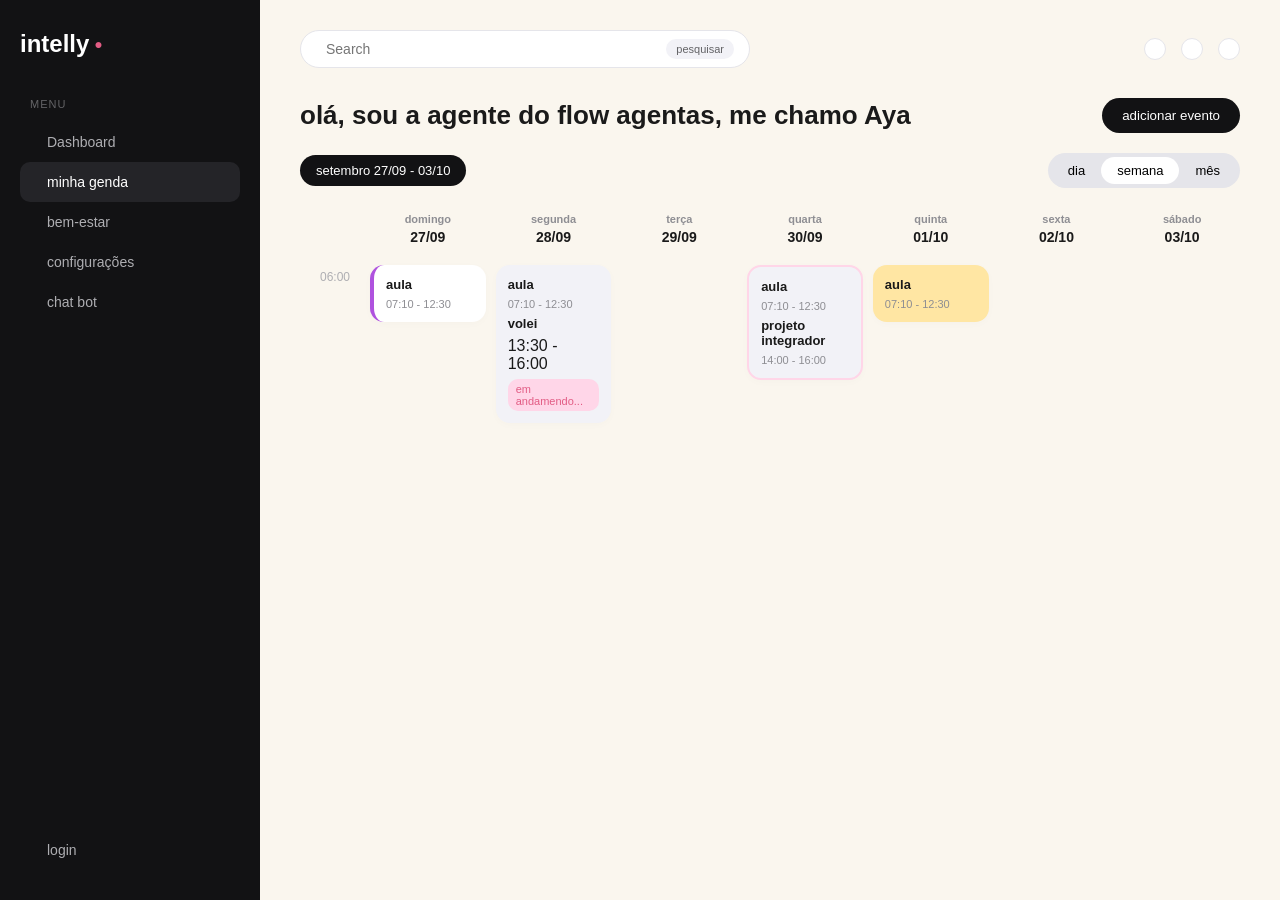
==== index.html @ 70d7603a "Add files via upload" ====
<!DOCTYPE html>
<html lang="pt-BR">
<head>
    <meta charset="UTF-8">
    <meta name="viewport" content="width=device-width, initial-scale=1.0">
    <title>Dashboard - Intelly</title>
    <link rel="stylesheet" href="base.css">
    <!-- Ícones simples via FontAwesome para aproximar do design original -->
    <link rel="stylesheet" href="https://cloudflare.com">
</head>
<body>

    <!-- BARRA LATERAL (SIDEBAR) -->
    <aside class="sidebar">
        <div class="logo">intelly <span class="dot">●</span></div>
        
        <div class="menu-group">
            <p class="menu-title">menu</p>
            <a href="#" class="menu-item"><i class="fa-solid fa-table-columns"></i> Dashboard</a>
            <a href="#" class="menu-item active"><i class="fa-regular fa-calendar-days"></i> minha genda</a>
            <a href="#" class="menu-item"><i class="fa-solid fa-user-group"></i> bem-estar</a>
            <a href="#" class="menu-item"><i class="fa-solid fa-chart-pie"></i> configurações</a>
            <a href="#" class="menu-item"><i class="fa-regular fa-bookmark"></i> chat bot</a>
        </div>


        <a href="#" class="logout-btn"><i class="fa-solid fa-arrow-right-from-bracket"></i> login</a>
    </aside>

    <!-- CONTEÚDO PRINCIPAL (MAIN CONTENT) -->
    <main class="main-content">
        <!-- BARRA DO TOPO (HEADER) -->
        <header class="top-header">
            <div class="search-bar">
                <i class="fa-solid fa-magnifying-glass search-icon"></i>
                <input type="text" placeholder="Search">
                <span class="search-tag">pesquisar</span>
            </div>
            <div class="header-actions">
                <i class="fa-regular fa-bell icon-btn"></i>
                <i class="fa-regular fa-user icon-btn"></i>
                <i class="fa-solid fa-sliders icon-btn"></i>
            </div>
        </header>

        <!-- SUB-HEADER DE SAUDAÇÃO -->
        <section class="welcome-section">
            <h1>olá, sou a agente do flow agentas, me chamo Aya </h1>
            <div class="action-buttons">
                <button class="btn-add"><i class="fa-solid fa-plus"></i> adicionar evento</button>
            </div>
        </section>

        <!-- FILTROS DE DATA -->
        <section class="date-filters">
            <button class="btn-date-range">setembro 27/09 - 03/10 <i class="fa-solid fa-chevron-down"></i></button>
            <div class="view-switch">
                <button>dia</button>
                <button class="active">semana</button>
                <button>mês</button>
            </div>
        </section>

        <!-- GRADE DO CALENDÁRIO WEEKLY -->
        <section class="calendar-grid">
            <!-- Cabeçalho dos Dias -->
            <div class="grid-header-blank"></div>
            <div class="day-header">domingo <span>27/09</span></div>
            <div class="day-header">segunda <span>28/09</span></div>
            <div class="day-header">terça <span>29/09</span></div>
            <div class="day-header">quarta <span>30/09</span></div>
            <div class="day-header">quinta <span>01/10</span></div>
            <div class="day-header">sexta <span>02/10</span></div>
            <div class="day-header">sábado <span>03/10</span></div>
          

            <!-- Horários e Cards Simulado (Exemplo simplificado de colunas) -->
            <div class="time-col">06:00</div>
            <div class="calendar-day-col">
                <div class="card purple">
                    <span class="card-tag">aula</span>
                    <span class="card-time">07:10 - 12:30</span>
                </div>
            </div>
            <div class="calendar-day-col">
                <div class="card gray">
                     <span class="card-tag">aula</span>
                    <span class="card-time">07:10 - 12:30</span>
                    <span class="card-tag">volei</span>13:30 - 16:00</span>
                     <span class="status-badge-pink">em andamendo...</span>

                </div>
            </div>
            <div class="calendar-day-col"></div>
            <div class="calendar-day-col">
                <div class="card gray border-pink">
                     <span class="card-tag">aula</span>
                    <span class="card-time">07:10 - 12:30</span>
                    <span class="card-tag">projeto integrador</span>
                    <span class="card-time">14:00 - 16:00</span>
                </div>
            </div>
            <div class="calendar-day-col">
                <div class="card yellow">
                     <span class="card-tag">aula</span>
                    <span class="card-time">07:10 - 12:30</span>
                </div>
            </div>
            <div class="calendar-day-col"></div>
            <div class="calendar-day-col"></div>
        </section>
    </main>

</body>
</html>
---- base.css ----
/* CONFIGURAÇÕES GERAIS E PALETA DE CORES */
* {
    margin: 0;
    padding: 0;
    box-sizing: border-box;
    font-family: 'Segoe UI', Tahoma, Geneva, Verdana, sans-serif;
}

body {
    display: flex;
    background-color: #FAF6EE; /* Tom de fundo creme claro da imagem */
    color: #1A1A1A;
    height: 100vh;
    overflow: hidden;
}

/* ESTILIZAÇÃO DA BARRA LATERAL */
.sidebar {
    width: 260px;
    background-color: #121214; /* Grafite escuro */
    color: #AEAEB2;
    padding: 30px 20px;
    display: flex;
    flex-direction: column;
    height: 100%;
}

.logo {
    color: #FFFFFF;
    font-size: 24px;
    font-weight: bold;
    margin-bottom: 40px;
    display: flex;
    align-items: center;
    gap: 5px;
}

.logo .dot {
    color: #E25C84; /* Detalhe rosa */
    font-size: 14px;
}

.menu-group {
    margin-bottom: 25px;
}

.menu-title {
    font-size: 11px;
    text-transform: uppercase;
    letter-spacing: 1px;
    color: #636366;
    margin-bottom: 12px;
    padding-left: 10px;
}

.menu-item {
    display: flex;
    align-items: center;
    gap: 12px;
    color: #AEAEB2;
    text-decoration: none;
    padding: 12px 15px;
    border-radius: 10px;
    font-size: 14px;
    transition: all 0.2s ease;
}

.menu-item:hover, .menu-item.active {
    background-color: #242428;
    color: #FFFFFF;
}

.menu-item.active i {
    color: #E25C84;
}

.logout-btn {
    margin-top: auto;
    color: #AEAEB2;
    text-decoration: none;
    display: flex;
    align-items: center;
    gap: 12px;
    padding: 12px 15px;
    font-size: 14px;
}

/* CONTEÚDO PRINCIPAL */
.main-content {
    flex: 1;
    padding: 30px 40px;
    overflow-y: auto;
}

/* BARRA DE PESQUISA DO TOPO */
.top-header {
    display: flex;
    justify-content: space-between;
    align-items: center;
    margin-bottom: 30px;
}

.search-bar {
    display: flex;
    align-items: center;
    background-color: #FFFFFF;
    padding: 8px 15px;
    border-radius: 30px;
    width: 450px;
    border: 1px solid #E5E5EA;
}

.search-icon {
    color: #AEAEB2;
    margin-right: 10px;
}

.search-bar input {
    border: none;
    outline: none;
    flex: 1;
    font-size: 14px;
}

.search-tag {
    background-color: #F2F2F7;
    font-size: 11px;
    padding: 4px 10px;
    border-radius: 15px;
    margin-left: 5px;
    color: #636366;
}

.header-actions {
    display: flex;
    gap: 15px;
}

.icon-btn {
    background-color: #FFFFFF;
    padding: 10px;
    border-radius: 50%;
    border: 1px solid #E5E5EA;
    cursor: pointer;
}

/* WELCOME SECTION */
.welcome-section {
    display: flex;
    justify-content: space-between;
    align-items: center;
    margin-bottom: 20px;
}

.welcome-section h1 {
    font-size: 26px;
    font-weight: 600;
}

.action-buttons {
    display: flex;
    gap: 10px;
}

.btn-add {
    background-color: #121214;
    color: white;
    border: none;
    padding: 10px 20px;
    border-radius: 20px;
    font-weight: 500;
    cursor: pointer;
}

.btn-icon {
    background-color: #FFFFFF;
    border: 1px solid #E5E5EA;
    padding: 10px 12px;
    border-radius: 50%;
    cursor: pointer;
}

/* FILTROS DE DATA */
.date-filters {
    display: flex;
    justify-content: space-between;
    align-items: center;
    margin-bottom: 25px;
}

.btn-date-range {
    background-color: #121214;
    color: white;
    border: none;
    padding: 8px 16px;
    border-radius: 20px;
    font-size: 13px;
    cursor: pointer;
}

.view-switch {
    background-color: #E5E5EA;
    padding: 4px;
    border-radius: 20px;
    display: flex;
}

.view-switch button {
    border: none;
    background: none;
    padding: 6px 16px;
    border-radius: 15px;
    font-size: 13px;
    cursor: pointer;
}

.view-switch button.active {
    background-color: #FFFFFF;
    font-weight: 500;
}

/* GRADE DO CALENDÁRIO */
.calendar-grid {
    display: grid;
    grid-template-columns: 60px repeat(7, 1fr);
    background-color: transparent;
    gap: 10px;
}

.day-header {
    text-align: center;
    font-size: 11px;
    color: #8E8E93;
    font-weight: 600;
    display: flex;
    flex-direction: column;
    align-items: center;
    gap: 4px;
    padding-bottom: 10px;
}

.day-header span {
    font-size: 14px;
    color: #1A1A1A;
}

.day-header.font-dark span.badge-dark {
    background-color: #121214;
    color: white;
    padding: 4px 8px;
    border-radius: 8px;
}

.time-col {
    font-size: 12px;
    color: #AEAEB2;
    text-align: right;
    padding-right: 10px;
    margin-top: 5px;
}

.calendar-day-col {
    min-height: 150px;
}

/* CARDS DE EVENTOS */
.card {
    background-color: #FFFFFF;
    border-radius: 14px;
    padding: 12px;
    display: flex;
    flex-direction: column;
    gap: 6px;
    box-shadow: 0 2px 8px rgba(0,0,0,0.02);
}

.card.purple { border-left: 4px solid #AF52DE; }
.card.gray { background-color: #F2F2F7; }
.card.yellow { background-color: #FFE6A3; }
.card.border-pink { border: 2px solid #FFD6E8; }

.card-tag {
    font-size: 13px;
    font-weight: 600;
}

.card-time {
    font-size: 11px;
    color: #8E8E93;
}

.card-btn-join {
    background-color: #AEAEB2;
    color: white;
    border: none;
    padding: 6px;
    border-radius: 20px;
    font-size: 12px;
    cursor: pointer;
    margin-top: 5px;
}

.status-badge-pink {
    background-color: #FFD6E8;
    color: #E25C84;
    font-size: 11px;
    padding: 4px 8px;
    border-radius: 10px;
    align-self: flex-start;
}
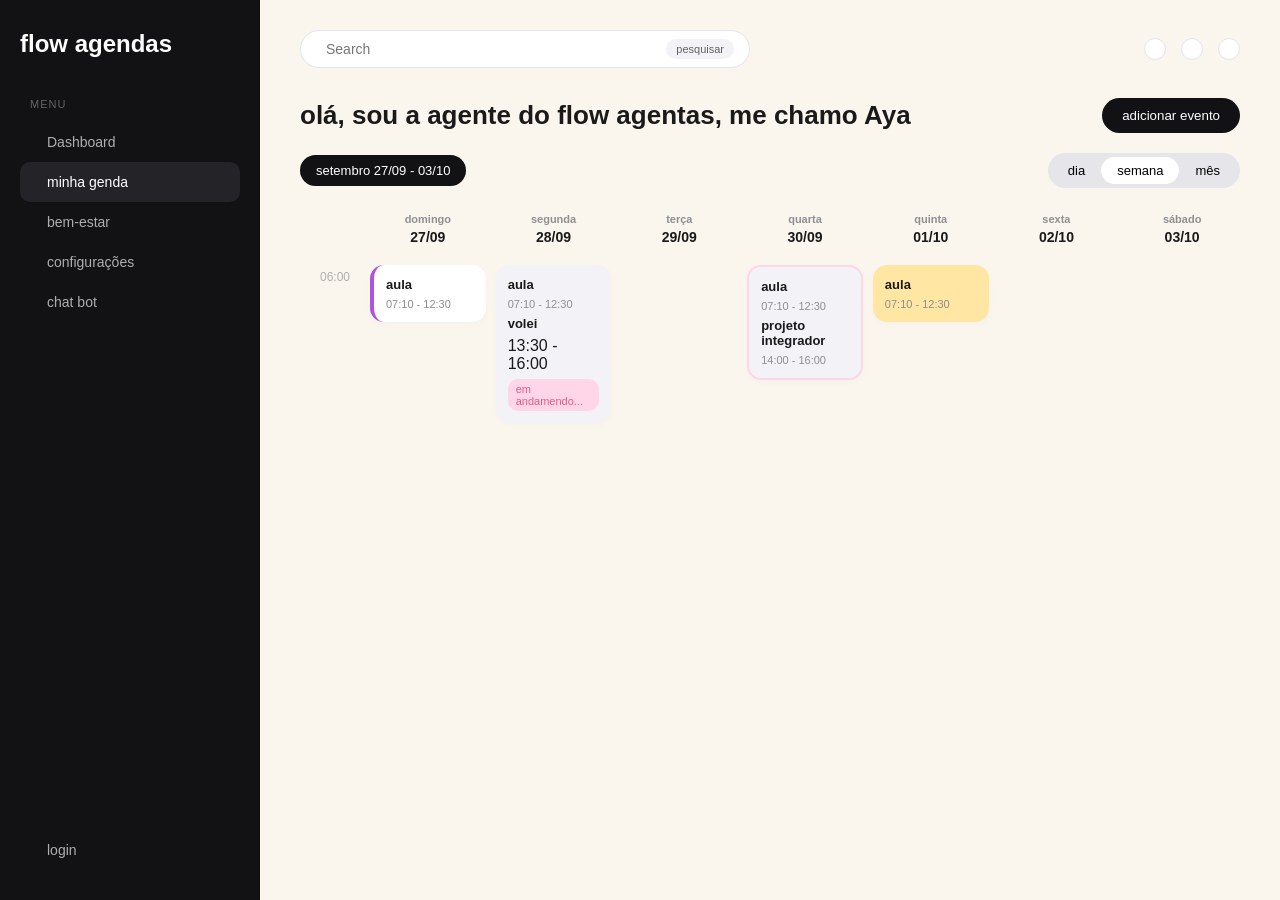
==== commit 5df3353e: "Add files via upload" ====
--- a/index.html
+++ b/index.html
@@ -3,7 +3,7 @@
 <head>
     <meta charset="UTF-8">
     <meta name="viewport" content="width=device-width, initial-scale=1.0">
-    <title>Dashboard - Intelly</title>
+    <title>Flow Agendas</title>
     <link rel="stylesheet" href="base.css">
     <!-- Ícones simples via FontAwesome para aproximar do design original -->
     <link rel="stylesheet" href="https://cloudflare.com">
@@ -12,7 +12,7 @@
 
     <!-- BARRA LATERAL (SIDEBAR) -->
     <aside class="sidebar">
-        <div class="logo">intelly <span class="dot">●</span></div>
+        <div class="logo">flow agendas <span class="dot"></span></div>
         
         <div class="menu-group">
             <p class="menu-title">menu</p>
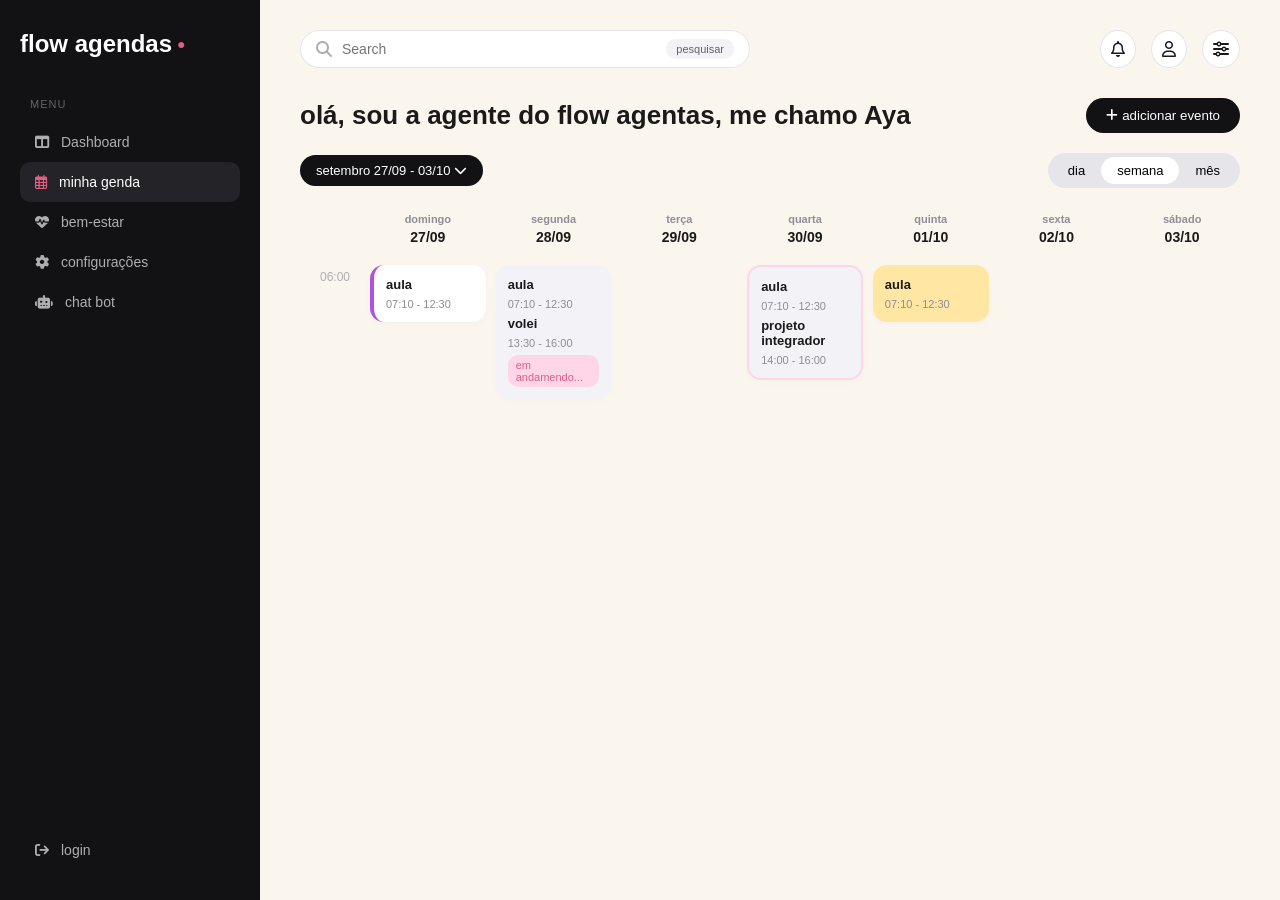
==== commit f4776e26: "Add files via upload" ====
--- a/index.html
+++ b/index.html
@@ -5,31 +5,31 @@
     <meta name="viewport" content="width=device-width, initial-scale=1.0">
     <title>Flow Agendas</title>
     <link rel="stylesheet" href="base.css">
-    <!-- Ícones simples via FontAwesome para aproximar do design original -->
-    <link rel="stylesheet" href="https://cloudflare.com">
+    <script src="script.js"></script>
+    <!-- Ícones via FontAwesome -->
+    <link rel="stylesheet" href="https://cdnjs.cloudflare.com/ajax/libs/font-awesome/6.4.0/css/all.min.css">
 </head>
 <body>
 
     <!-- BARRA LATERAL (SIDEBAR) -->
     <aside class="sidebar">
-        <div class="logo">flow agendas <span class="dot"></span></div>
+        <div class="logo">flow agendas <span class="dot">●</span></div>
         
         <div class="menu-group">
             <p class="menu-title">menu</p>
-            <a href="#" class="menu-item"><i class="fa-solid fa-table-columns"></i> Dashboard</a>
-            <a href="#" class="menu-item active"><i class="fa-regular fa-calendar-days"></i> minha genda</a>
-            <a href="#" class="menu-item"><i class="fa-solid fa-user-group"></i> bem-estar</a>
-            <a href="#" class="menu-item"><i class="fa-solid fa-chart-pie"></i> configurações</a>
-            <a href="#" class="menu-item"><i class="fa-regular fa-bookmark"></i> chat bot</a>
+            <a href="#" class="menu-item" data-tab="dashboard"><i class="fa-solid fa-table-columns"></i> Dashboard</a>
+            <a href="#" class="menu-item active" data-tab="minha-agenda"><i class="fa-regular fa-calendar-days"></i> minha genda</a>
+            <a href="#" class="menu-item" data-tab="bem-estar"><i class="fa-solid fa-heart-pulse"></i> bem-estar</a>
+            <a href="#" class="menu-item" data-tab="configuracoes"><i class="fa-solid fa-gear"></i> configurações</a>
+            <a href="#" class="menu-item" data-tab="chatbot"><i class="fa-solid fa-robot"></i> chat bot</a>
         </div>
 
-
-        <a href="#" class="logout-btn"><i class="fa-solid fa-arrow-right-from-bracket"></i> login</a>
+        <a href="#" class="logout-btn" data-tab="login"><i class="fa-solid fa-arrow-right-from-bracket"></i> login</a>
     </aside>
 
     <!-- CONTEÚDO PRINCIPAL (MAIN CONTENT) -->
     <main class="main-content">
-        <!-- BARRA DO TOPO (HEADER) -->
+        <!-- BARRA DO TOPO (HEADER FIXO) -->
         <header class="top-header">
             <div class="search-bar">
                 <i class="fa-solid fa-magnifying-glass search-icon"></i>
@@ -43,71 +43,108 @@
             </div>
         </header>
 
-        <!-- SUB-HEADER DE SAUDAÇÃO -->
-        <section class="welcome-section">
-            <h1>olá, sou a agente do flow agentas, me chamo Aya </h1>
-            <div class="action-buttons">
-                <button class="btn-add"><i class="fa-solid fa-plus"></i> adicionar evento</button>
+        <!-- ABA 1: DASHBOARD -->
+        <section id="dashboard" class="tab-content">
+            <div class="welcome-section">
+                <h1>Dashboard</h1>
             </div>
+            <p>Visão geral de atividades e estatísticas.</p>
         </section>
 
-        <!-- FILTROS DE DATA -->
-        <section class="date-filters">
-            <button class="btn-date-range">setembro 27/09 - 03/10 <i class="fa-solid fa-chevron-down"></i></button>
-            <div class="view-switch">
-                <button>dia</button>
-                <button class="active">semana</button>
-                <button>mês</button>
-            </div>
+        <!-- ABA 2: MINHA AGENDA (SUA TELA ATUAL) -->
+        <section id="minha-agenda" class="tab-content active">
+            <section class="welcome-section">
+                <h1>olá, sou a agente do flow agentas, me chamo Aya </h1>
+                <div class="action-buttons">
+                    <button class="btn-add"><i class="fa-solid fa-plus"></i> adicionar evento</button>
+                </div>
+            </section>
+
+            <section class="date-filters">
+                <button class="btn-date-range">setembro 27/09 - 03/10 <i class="fa-solid fa-chevron-down"></i></button>
+                <div class="view-switch">
+                    <button>dia</button>
+                    <button class="active">semana</button>
+                    <button>mês</button>
+                </div>
+            </section>
+
+            <section class="calendar-grid">
+                <div class="grid-header-blank"></div>
+                <div class="day-header">domingo <span>27/09</span></div>
+                <div class="day-header">segunda <span>28/09</span></div>
+                <div class="day-header">terça <span>29/09</span></div>
+                <div class="day-header">quarta <span>30/09</span></div>
+                <div class="day-header">quinta <span>01/10</span></div>
+                <div class="day-header">sexta <span>02/10</span></div>
+                <div class="day-header">sábado <span>03/10</span></div>
+            
+                <div class="time-col">06:00</div>
+                <div class="calendar-day-col">
+                    <div class="card purple">
+                        <span class="card-tag">aula</span>
+                        <span class="card-time">07:10 - 12:30</span>
+                    </div>
+                </div>
+                <div class="calendar-day-col">
+                    <div class="card gray">
+                        <span class="card-tag">aula</span>
+                        <span class="card-time">07:10 - 12:30</span>
+                        <span class="card-tag">volei</span>
+                        <span class="card-time">13:30 - 16:00</span>
+                        <span class="status-badge-pink">em andamendo...</span>
+                    </div>
+                </div>
+                <div class="calendar-day-col"></div>
+                <div class="calendar-day-col">
+                    <div class="card gray border-pink">
+                        <span class="card-tag">aula</span>
+                        <span class="card-time">07:10 - 12:30</span>
+                        <span class="card-tag">projeto integrador</span>
+                        <span class="card-time">14:00 - 16:00</span>
+                    </div>
+                </div>
+                <div class="calendar-day-col">
+                    <div class="card yellow">
+                        <span class="card-tag">aula</span>
+                        <span class="card-time">07:10 - 12:30</span>
+                    </div>
+                </div>
+                <div class="calendar-day-col"></div>
+                <div class="calendar-day-col"></div>
+            </section>
         </section>
 
-        <!-- GRADE DO CALENDÁRIO WEEKLY -->
-        <section class="calendar-grid">
-            <!-- Cabeçalho dos Dias -->
-            <div class="grid-header-blank"></div>
-            <div class="day-header">domingo <span>27/09</span></div>
-            <div class="day-header">segunda <span>28/09</span></div>
-            <div class="day-header">terça <span>29/09</span></div>
-            <div class="day-header">quarta <span>30/09</span></div>
-            <div class="day-header">quinta <span>01/10</span></div>
-            <div class="day-header">sexta <span>02/10</span></div>
-            <div class="day-header">sábado <span>03/10</span></div>
-          
+        <!-- ABA 3: BEM-ESTAR -->
+        <section id="bem-estar" class="tab-content">
+            <div class="welcome-section">
+                <h1>Bem-estar</h1>
+            </div>
+            <p>Acompanhe seus hábitos de saúde, água e descanso.</p>
+        </section>
 
-            <!-- Horários e Cards Simulado (Exemplo simplificado de colunas) -->
-            <div class="time-col">06:00</div>
-            <div class="calendar-day-col">
-                <div class="card purple">
-                    <span class="card-tag">aula</span>
-                    <span class="card-time">07:10 - 12:30</span>
-                </div>
+        <!-- ABA 4: CONFIGURAÇÕES -->
+        <section id="configuracoes" class="tab-content">
+            <div class="welcome-section">
+                <h1>Configurações</h1>
             </div>
-            <div class="calendar-day-col">
-                <div class="card gray">
-                     <span class="card-tag">aula</span>
-                    <span class="card-time">07:10 - 12:30</span>
-                    <span class="card-tag">volei</span>13:30 - 16:00</span>
-                     <span class="status-badge-pink">em andamendo...</span>
+            <p>Gerencie as preferências da sua conta.</p>
+        </section>
 
-                </div>
+        <!-- ABA 5: CHAT BOT -->
+        <section id="chatbot" class="tab-content">
+            <div class="welcome-section">
+                <h1>Chat Bot - Aya</h1>
             </div>
-            <div class="calendar-day-col"></div>
-            <div class="calendar-day-col">
-                <div class="card gray border-pink">
-                     <span class="card-tag">aula</span>
-                    <span class="card-time">07:10 - 12:30</span>
-                    <span class="card-tag">projeto integrador</span>
-                    <span class="card-time">14:00 - 16:00</span>
-                </div>
+            <p>Converse com sua assistente virtual.</p>
+        </section>
+
+        <!-- ABA 6: LOGIN -->
+        <section id="login" class="tab-content">
+            <div class="welcome-section">
+                <h1>Login</h1>
             </div>
-            <div class="calendar-day-col">
-                <div class="card yellow">
-                     <span class="card-tag">aula</span>
-                    <span class="card-time">07:10 - 12:30</span>
-                </div>
-            </div>
-            <div class="calendar-day-col"></div>
-            <div class="calendar-day-col"></div>
+            <p>Área de autenticação do usuário.</p>
         </section>
     </main>
 
--- a/base.css
+++ b/base.css
@@ -307,4 +307,18 @@
     padding: 4px 8px;
     border-radius: 10px;
     align-self: flex-start;
+}
+
+/* REGRA PARA ALTERNÂNCIA DE ABAS */
+.tab-content {
+    display: none;
+}
+
+.tab-content.active {
+    display: block;
+}
+
+/* Ajuste nos links da barra lateral */
+.menu-item, .logout-btn {
+    cursor: pointer;
 }
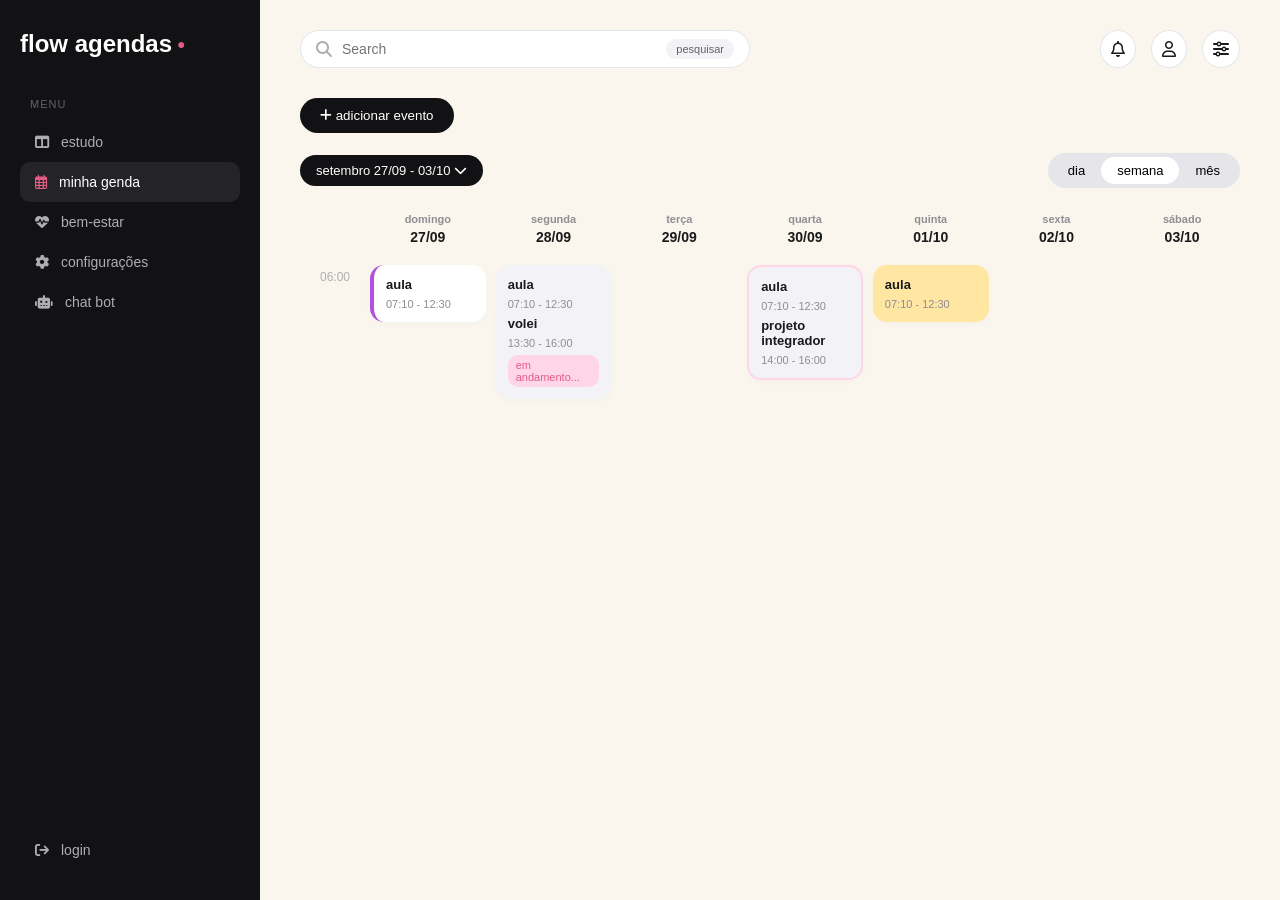
==== commit 46bfc822: "Add files via upload" ====
--- a/index.html
+++ b/index.html
@@ -17,7 +17,7 @@
         
         <div class="menu-group">
             <p class="menu-title">menu</p>
-            <a href="#" class="menu-item" data-tab="dashboard"><i class="fa-solid fa-table-columns"></i> Dashboard</a>
+            <a href="#" class="menu-item" data-tab="estudo"><i class="fa-solid fa-table-columns"></i> estudo</a>
             <a href="#" class="menu-item active" data-tab="minha-agenda"><i class="fa-regular fa-calendar-days"></i> minha genda</a>
             <a href="#" class="menu-item" data-tab="bem-estar"><i class="fa-solid fa-heart-pulse"></i> bem-estar</a>
             <a href="#" class="menu-item" data-tab="configuracoes"><i class="fa-solid fa-gear"></i> configurações</a>
@@ -43,85 +43,128 @@
             </div>
         </header>
 
-        <!-- ABA 1: DASHBOARD -->
-        <section id="dashboard" class="tab-content">
+        <!-- 2. CABEÇALHO DE BOAS-VINDAS (Fica fixo para todas as abas) -->
+    <section class="welcome-section">
+        <div class="action-buttons">
+            <button class="btn-add"><i class="fa-solid fa-plus"></i> adicionar evento</button>
+        </div>
+    </section>
+
+        <!-- ABA 1: estudo -->
+        <section id="estudo" class="tab-content">
             <div class="welcome-section">
-                <h1>Dashboard</h1>
+                <h1>estudo</h1>
             </div>
             <p>Visão geral de atividades e estatísticas.</p>
         </section>
 
-        <!-- ABA 2: MINHA AGENDA (SUA TELA ATUAL) -->
-        <section id="minha-agenda" class="tab-content active">
-            <section class="welcome-section">
-                <h1>olá, sou a agente do flow agentas, me chamo Aya </h1>
-                <div class="action-buttons">
-                    <button class="btn-add"><i class="fa-solid fa-plus"></i> adicionar evento</button>
-                </div>
-            </section>
-
-            <section class="date-filters">
-                <button class="btn-date-range">setembro 27/09 - 03/10 <i class="fa-solid fa-chevron-down"></i></button>
-                <div class="view-switch">
-                    <button>dia</button>
-                    <button class="active">semana</button>
-                    <button>mês</button>
-                </div>
-            </section>
-
-            <section class="calendar-grid">
-                <div class="grid-header-blank"></div>
-                <div class="day-header">domingo <span>27/09</span></div>
-                <div class="day-header">segunda <span>28/09</span></div>
-                <div class="day-header">terça <span>29/09</span></div>
-                <div class="day-header">quarta <span>30/09</span></div>
-                <div class="day-header">quinta <span>01/10</span></div>
-                <div class="day-header">sexta <span>02/10</span></div>
-                <div class="day-header">sábado <span>03/10</span></div>
-            
-                <div class="time-col">06:00</div>
-                <div class="calendar-day-col">
-                    <div class="card purple">
-                        <span class="card-tag">aula</span>
-                        <span class="card-time">07:10 - 12:30</span>
-                    </div>
-                </div>
-                <div class="calendar-day-col">
-                    <div class="card gray">
-                        <span class="card-tag">aula</span>
-                        <span class="card-time">07:10 - 12:30</span>
-                        <span class="card-tag">volei</span>
-                        <span class="card-time">13:30 - 16:00</span>
-                        <span class="status-badge-pink">em andamendo...</span>
-                    </div>
-                </div>
-                <div class="calendar-day-col"></div>
-                <div class="calendar-day-col">
-                    <div class="card gray border-pink">
-                        <span class="card-tag">aula</span>
-                        <span class="card-time">07:10 - 12:30</span>
-                        <span class="card-tag">projeto integrador</span>
-                        <span class="card-time">14:00 - 16:00</span>
-                    </div>
-                </div>
-                <div class="calendar-day-col">
-                    <div class="card yellow">
-                        <span class="card-tag">aula</span>
-                        <span class="card-time">07:10 - 12:30</span>
-                    </div>
-                </div>
-                <div class="calendar-day-col"></div>
-                <div class="calendar-day-col"></div>
-            </section>
-        </section>
+        <!-- ABA 2: MINHA AGENDA -->
+<section id="minha-agenda" class="tab-content active">
+    
+ 
+
+    <!-- Filtros de data -->
+    <section class="date-filters">
+        <button class="btn-date-range">setembro 27/09 - 03/10 <i class="fa-solid fa-chevron-down"></i></button>
+        <div class="view-switch">
+            <button>dia</button>
+            <button class="active">semana</button>
+            <button>mês</button>
+        </div>
+    </section>
+
+    <!-- Grelha do calendário -->
+    <section class="calendar-grid">
+        <div class="grid-header-blank"></div>
+        <div class="day-header">domingo <span>27/09</span></div>
+        <div class="day-header">segunda <span>28/09</span></div>
+        <div class="day-header">terça <span>29/09</span></div>
+        <div class="day-header">quarta <span>30/09</span></div>
+        <div class="day-header">quinta <span>01/10</span></div>
+        <div class="day-header">sexta <span>02/10</span></div>
+        <div class="day-header">sábado <span>03/10</span></div>
+
+        <div class="time-col">06:00</div>
+        <div class="calendar-day-col">
+            <div class="card purple">
+                <span class="card-tag">aula</span>
+                <span class="card-time">07:10 - 12:30</span>
+            </div>
+        </div>
+        <div class="calendar-day-col">
+            <div class="card gray">
+                <span class="card-tag">aula</span>
+                <span class="card-time">07:10 - 12:30</span>
+                <span class="card-tag">volei</span>
+                <span class="card-time">13:30 - 16:00</span>
+                <span class="status-badge-pink">em andamento...</span>
+            </div>
+        </div>
+        <div class="calendar-day-col"></div>
+        <div class="calendar-day-col">
+            <div class="card gray border-pink">
+                <span class="card-tag">aula</span>
+                <span class="card-time">07:10 - 12:30</span>
+                <span class="card-tag">projeto integrador</span>
+                <span class="card-time">14:00 - 16:00</span>
+            </div>
+        </div>
+        <div class="calendar-day-col">
+            <div class="card yellow">
+                <span class="card-tag">aula</span>
+                <span class="card-time">07:10 - 12:30</span>
+            </div>
+        </div>
+        <div class="calendar-day-col"></div>
+        <div class="calendar-day-col"></div>
+    </section>
+
+</section>
+            
 
         <!-- ABA 3: BEM-ESTAR -->
-        <section id="bem-estar" class="tab-content">
-            <div class="welcome-section">
-                <h1>Bem-estar</h1>
-            </div>
-            <p>Acompanhe seus hábitos de saúde, água e descanso.</p>
-        </section>
+<section id="bem-estar" class="tab-content">
+    <div class="wellness-grid">
+        
+        <!-- CARD 1: HIDRATAÇÃO -->
+        <div class="wellness-card">
+            <span class="wellness-title">Hidratação</span>
+            <div class="progress-circle" style="--percent: 60; --color: #E25C84;">
+                <span class="progress-value" id="water-text">1.2L</span>
+            </div>
+            <span class="wellness-sub">Meta: 2.0L</span>
+            
+            <!-- Botão da imagem -->
+            <button class="btn-pill" onclick="addWater(250)">adicionar 250 ml</button>
+        </div>
+
+        <!-- CARD 2: SONO -->
+        <div class="wellness-card">
+            <span class="wellness-title">Sono</span>
+            <div class="progress-circle" style="--percent: 90; --color: #4CD964;">
+                <span class="progress-value">7h 12m</span>
+            </div>
+            
+            <!-- Botão com 2 linhas da imagem -->
+            <button class="btn-pill btn-pill-double" onclick="registerSleep()">
+                hora que dormiu:<br>hora que acordou:
+            </button>
+        </div>
+
+        <!-- CARD 3: EXERCÍCIOS -->
+        <div class="wellness-card">
+            <span class="wellness-title">Exercícios</span>
+            <div class="progress-circle" style="--percent: 75; --color: #FFCC00;">
+                <span class="progress-value">45 min</span>
+            </div>
+            <span class="wellness-sub">Meta: 60 min</span>
+            
+            <!-- Botão da imagem -->
+            <button class="btn-pill" onclick="registerWorkout()">registrar treino</button>
+        </div>
+
+    </div>
+</section>
 
         <!-- ABA 4: CONFIGURAÇÕES -->
         <section id="configuracoes" class="tab-content">
@@ -136,16 +179,64 @@
             <div class="welcome-section">
                 <h1>Chat Bot - Aya</h1>
             </div>
-            <p>Converse com sua assistente virtual.</p>
+            <p> olá, sou a agente do flow agentas, me chamo Aya</p>
         </section>
 
         <!-- ABA 6: LOGIN -->
         <section id="login" class="tab-content">
-            <div class="welcome-section">
-                <h1>Login</h1>
-            </div>
-            <p>Área de autenticação do usuário.</p>
-        </section>
+            <div class="split-login-wrapper">
+                <div class="split-login-wrapper">
+                    <!--lado esquerto-->
+                    <div class="login-sideba">
+                    <div class="sidebar-pattern"></div>
+                    <div class="toggle-tabs">
+                         <button class="toggle-btn active">LOGIN</button>
+                    <button class="toggle-btn transparent">SIGN IN</button>
+                </div>
+            </div>
+
+            <!-- LADO DIREITO: Form de Entrada -->
+            <div class="login-main">
+                <!-- Ícone circular do topo -->
+                <div class="user-avatar-badge">
+                    <i class="fa-regular fa-user"></i>
+                </div>
+
+                <h2 class="login-title">LOGIN</h2>
+
+                <form class="clean-form" onsubmit="event.preventDefault();">
+                    <!-- Campo Email com linha inferior -->
+                    <div class="line-input-group">
+                        <i class="fa-regular fa-user input-icon"></i>
+                        <input type="email" placeholder="Email" required>
+                    </div>
+
+                    <!-- Campo Senha com linha inferior -->
+                    <div class="line-input-group">
+                        <i class="fa-solid fa-lock input-icon"></i>
+                        <input type="password" placeholder="Password" required>
+                    </div>
+
+                    <div class="form-sub-row">
+                        <a href="#" class="forgot-link">Forgot Password?</a>
+                        <button type="submit" class="btn-login-pink">LOGIN</button>
+                    </div>
+                </form>
+
+                <!-- Rodapé Social -->
+                <div class="social-login-footer">
+                    <span>Or Login With</span>
+                    <div class="social-buttons">
+                        <button class="btn-social"><i class="fa-brands fa-google google-color"></i> Google</button>
+                        <button class="btn-social"><i class="fa-brands fa-facebook facebook-color"></i> Facebook</button>
+                    </div>
+                </div>
+
+            </div>
+
+        </div>
+    </div>
+</section>
     </main>
 
 </body>
--- a/base.css
+++ b/base.css
@@ -321,4 +321,294 @@
 /* Ajuste nos links da barra lateral */
 .menu-item, .logout-btn {
     cursor: pointer;
-}+}
+
+/* --- ESTILOS DA ABA BEM-ESTAR --- */
+
+/* Container para alinhar os cards lado a lado */
+.wellness-grid {
+    display: grid;
+    grid-template-columns: repeat(auto-fit, minmax(200px, 1fr));
+    gap: 20px;
+    margin-top: 20px;
+}
+
+/* Card Escuro estilo da imagem */
+.wellness-card {
+    background-color: #2D2733; /* Tom roxo/grafite escuro da sua imagem */
+    border-radius: 24px;
+    padding: 24px 20px;
+    display: flex;
+    flex-direction: column;
+    align-items: center;
+    justify-content: center;
+    gap: 16px;
+    box-shadow: 0 4px 15px rgba(0, 0, 0, 0.1);
+}
+
+.wellness-title {
+    color: #AEAEB2;
+    font-size: 15px;
+    font-weight: 500;
+}
+
+.wellness-sub {
+    color: #8E8E93;
+    font-size: 13px;
+}
+
+/* Gráfico em anel (Progresso Circular feito só com CSS) */
+.progress-circle {
+    width: 110px;
+    height: 110px;
+    border-radius: 50%;
+    background: conic-gradient(
+        var(--color) calc(var(--percent) * 1%), 
+        #3A3442 0
+    );
+    display: flex;
+    align-items: center;
+    justify-content: center;
+    position: relative;
+}
+
+/* Círculo interno para fazer o efeito de anel/rosca */
+.progress-circle::before {
+    content: "";
+    position: absolute;
+    width: 88px;
+    height: 88px;
+    border-radius: 50%;
+    background-color: #2D2733;
+}
+
+/* Texto da percentagem no centro */
+.progress-value {
+    position: relative;
+    color: #FFFFFF;
+    font-size: 20px;
+    font-weight: bold;
+}
+
+/* ---BOTÃO PÍLULA ---*/
+.btn-pill {
+    background-color: #000;
+    color: #ffffff;
+    border: 1px solid #000;
+    border-radius: 50px;
+    padding: 10px 20px;
+    font-size: 13px;
+    font-weight: 700;
+    cursos: pointer;
+    width: 100%;
+    max-width: 190px;
+    text-align: center;
+    transition: transform 0.1s ease, background-colo 0.2s aese;
+    margin-top: 8px;
+}
+ /* EFEITO AO PASSAR O MAUSE */
+ .btn-pill:houver{
+    background-color: #1A1A1A;
+    transform: scale(1.02);
+ }
+
+ /* PARA O BOTÃO CENTRAL COM DUAS LINHAS DE TEXTO*/
+ .btn-pill-double {
+    padding: 6px 16px;
+    font-size: 11px;
+    line-height: 1.3;
+ }
+
+ /* --- TELA DE LOGIN ESTILO SPLIT CARD --- */
+.split-login-wrapper {
+    display: flex;
+    justify-content: center;
+    align-items: center;
+    min-height: 75vh;
+    padding: 20px;
+}
+
+.split-login-card {
+    display: flex;
+    width: 100%;
+    max-width: 820px;
+    background-color: #FFFFFF;
+    border-radius: 20px;
+    overflow: hidden;
+    box-shadow: 0 10px 30px rgba(0, 0, 0, 0.3);
+}
+
+/* LADO ESQUERDO */
+.login-sidebar {
+    width: 38%;
+    background: linear-gradient(135deg, #2D2733 0%, #E25C84 100%);
+    position: relative;
+    display: flex;
+    align-items: center;
+    justify-content: flex-end;
+    padding-right: 0;
+}
+
+.sidebar-pattern {
+    position: absolute;
+    top: 0; left: 0; right: 0; bottom: 0;
+    background: repeating-linear-gradient(45deg, rgba(255, 255, 255, 0.05) 0px, rgba(255, 255, 255, 0.05) 20px, transparent 20px, transparent 40px);
+}
+
+.toggle-tabs {
+    display: flex;
+    flex-direction: column;
+    gap: 12px;
+    position: relative;
+    z-index: 2;
+    right: -1px; /* Encosta no card branco */
+}
+
+.toggle-btn {
+    border: none;
+    padding: 10px 24px;
+    font-size: 13px;
+    font-weight: 700;
+    cursor: pointer;
+    border-radius: 30px 0 0 30px;
+    color: #FFFFFF;
+    background: transparent;
+    transition: all 0.2s ease;
+}
+
+.toggle-btn.active {
+    background-color: #FFFFFF;
+    color: #2D2733;
+    box-shadow: -4px 0 10px rgba(0,0,0,0.1);
+}
+
+/* LADO DIREITO */
+.login-main {
+    width: 62%;
+    padding: 40px 50px 30px 50px;
+    display: flex;
+    flex-direction: column;
+    align-items: center;
+    background-color: #FFFFFF;
+}
+
+.user-avatar-badge {
+    width: 70px;
+    height: 70px;
+    border-radius: 50%;
+    background: linear-gradient(135deg, #E25C84, #8E44AD);
+    display: flex;
+    align-items: center;
+    justify-content: center;
+    color: #FFFFFF;
+    font-size: 28px;
+    box-shadow: 0 6px 15px rgba(226, 92, 132, 0.4);
+    margin-bottom: 12px;
+}
+
+.login-title {
+    color: #E25C84;
+    font-weight: 800;
+    font-size: 20px;
+    letter-spacing: 1px;
+    margin-bottom: 30px;
+}
+
+.clean-form {
+    width: 100%;
+    display: flex;
+    flex-direction: column;
+    gap: 25px;
+}
+
+/* Input com linha por baixo */
+.line-input-group {
+    display: flex;
+    align-items: center;
+    gap: 12px;
+    border-bottom: 1px solid #D1D1D6;
+    padding-bottom: 8px;
+}
+
+.input-icon {
+    color: #8E8E93;
+    font-size: 16px;
+}
+
+.line-input-group input {
+    border: none;
+    outline: none;
+    width: 100%;
+    font-size: 14px;
+    color: #2D2733;
+    background: transparent;
+}
+
+.line-input-group input::placeholder {
+    color: #AEAEB2;
+}
+
+.form-sub-row {
+    display: flex;
+    justify-content: space-between;
+    align-items: center;
+    margin-top: 10px;
+}
+
+.forgot-link {
+    color: #E25C84;
+    font-size: 12px;
+    text-decoration: none;
+}
+
+.btn-login-pink {
+    background-color: #E25C84;
+    color: #FFFFFF;
+    border: none;
+    padding: 10px 32px;
+    border-radius: 20px;
+    font-weight: 700;
+    font-size: 13px;
+    cursor: pointer;
+    box-shadow: 0 4px 12px rgba(226, 92, 132, 0.3);
+    transition: transform 0.1s ease;
+}
+
+.btn-login-pink:hover {
+    transform: scale(1.03);
+}
+
+/* Rodapé com botão de redes sociais */
+.social-login-footer {
+    width: 100%;
+    margin-top: 35px;
+    padding-top: 15px;
+    border-top: 1px solid #F2F2F7;
+    display: flex;
+    align-items: center;
+    justify-content: space-between;
+    font-size: 12px;
+    color: #8E8E93;
+}
+
+.social-buttons {
+    display: flex;
+    gap: 10px;
+}
+
+.btn-social {
+    border: none;
+    background: #F2F2F7;
+    padding: 6px 14px;
+    border-radius: 8px;
+    font-size: 12px;
+    font-weight: 600;
+    color: #2D2733;
+    cursor: pointer;
+    display: flex;
+    align-items: center;
+    gap: 6px;
+}
+
+.google-color { color: #EA4335; }
+.facebook-color { color: #1877F2; }
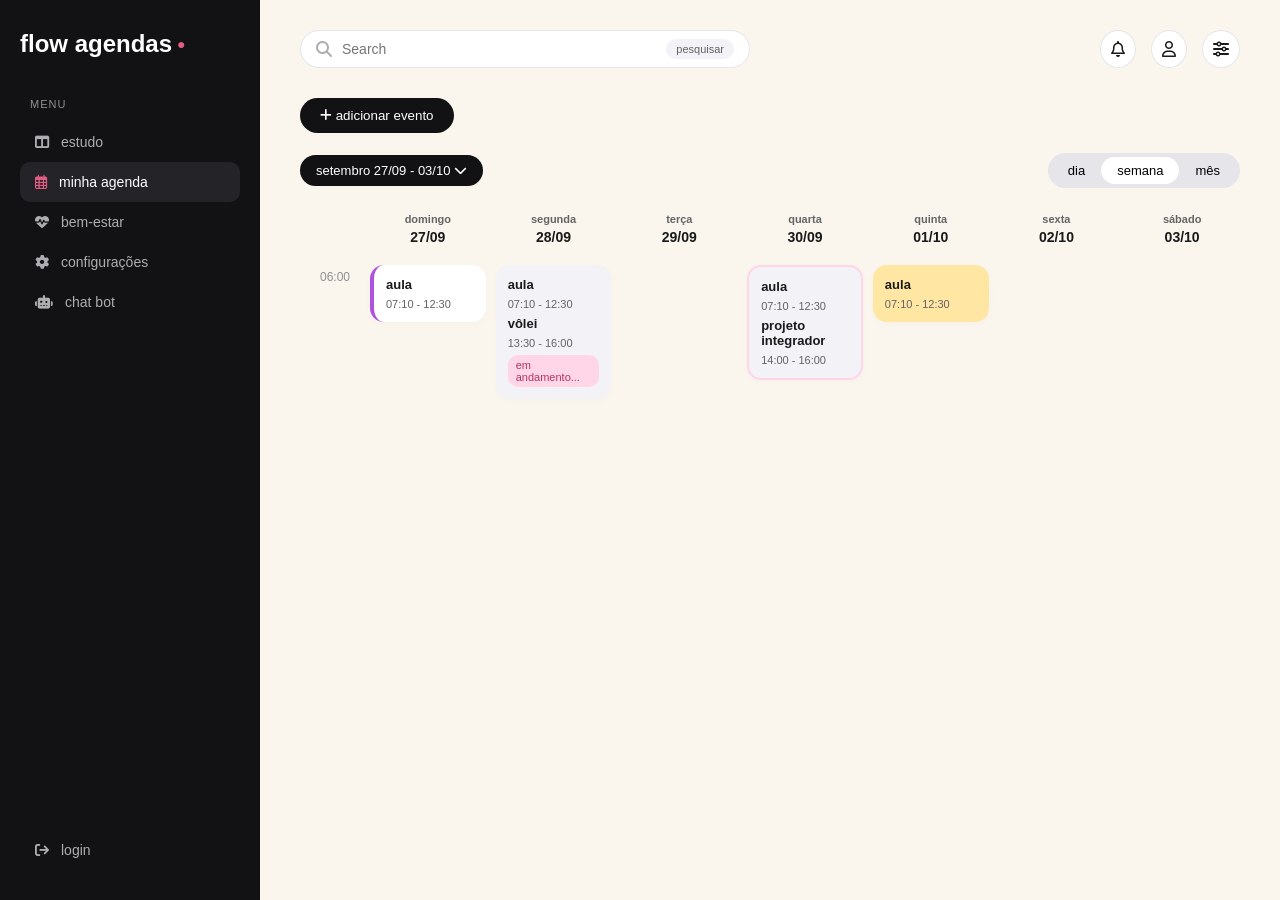
==== commit 4323bf00: "Add files via upload" ====
--- a/index.html
+++ b/index.html
@@ -1,24 +1,27 @@
 <!DOCTYPE html>
 <html lang="pt-BR">
+
 <head>
     <meta charset="UTF-8">
     <meta name="viewport" content="width=device-width, initial-scale=1.0">
     <title>Flow Agendas</title>
     <link rel="stylesheet" href="base.css">
-    <script src="script.js"></script>
     <!-- Ícones via FontAwesome -->
     <link rel="stylesheet" href="https://cdnjs.cloudflare.com/ajax/libs/font-awesome/6.4.0/css/all.min.css">
+    <script src="script.js" defer></script>
 </head>
+
 <body>
 
     <!-- BARRA LATERAL (SIDEBAR) -->
     <aside class="sidebar">
         <div class="logo">flow agendas <span class="dot">●</span></div>
-        
+
         <div class="menu-group">
             <p class="menu-title">menu</p>
             <a href="#" class="menu-item" data-tab="estudo"><i class="fa-solid fa-table-columns"></i> estudo</a>
-            <a href="#" class="menu-item active" data-tab="minha-agenda"><i class="fa-regular fa-calendar-days"></i> minha genda</a>
+            <a href="#" class="menu-item active" data-tab="minha-agenda"><i class="fa-regular fa-calendar-days"></i>
+                minha agenda</a>
             <a href="#" class="menu-item" data-tab="bem-estar"><i class="fa-solid fa-heart-pulse"></i> bem-estar</a>
             <a href="#" class="menu-item" data-tab="configuracoes"><i class="fa-solid fa-gear"></i> configurações</a>
             <a href="#" class="menu-item" data-tab="chatbot"><i class="fa-solid fa-robot"></i> chat bot</a>
@@ -27,9 +30,10 @@
         <a href="#" class="logout-btn" data-tab="login"><i class="fa-solid fa-arrow-right-from-bracket"></i> login</a>
     </aside>
 
-    <!-- CONTEÚDO PRINCIPAL (MAIN CONTENT) -->
+    <!-- CONTEÚDO PRINCIPAL -->
     <main class="main-content">
-        <!-- BARRA DO TOPO (HEADER FIXO) -->
+
+        <!-- BARRA DO TOPO (fixa em todas as abas) -->
         <header class="top-header">
             <div class="search-bar">
                 <i class="fa-solid fa-magnifying-glass search-icon"></i>
@@ -43,201 +47,539 @@
             </div>
         </header>
 
-        <!-- 2. CABEÇALHO DE BOAS-VINDAS (Fica fixo para todas as abas) -->
-    <section class="welcome-section">
-        <div class="action-buttons">
-            <button class="btn-add"><i class="fa-solid fa-plus"></i> adicionar evento</button>
-        </div>
-    </section>
-
-        <!-- ABA 1: estudo -->
+        <!-- ABA 1: ESTUDO -->
         <section id="estudo" class="tab-content">
-            <div class="welcome-section">
-                <h1>estudo</h1>
-            </div>
-            <p>Visão geral de atividades e estatísticas.</p>
+            <div class="studies-wrapper">
+
+                <!-- Painel da esquerda: matérias -->
+                <div class="courses-grid">
+
+                    <div class="course-card active"
+                        onclick="selectSubject('ciências', 'recuperação', 'capítulo 1 a 4, tecido, ecossistema, mitose e meiose')">
+                        <div class="course-info">
+                            <h3>Ciências</h3>
+                            <p>4 conteúdos</p>
+                            <span class="study-badge">2h estudando</span>
+                        </div>
+                        <div class="course-icon"><i class="fa-solid fa-flask"></i></div>
+                    </div>
+
+                    <div class="course-card"
+                        onclick="selectSubject('história', 'prova sobre a idade média', 'capítulo 1 a 6, o período medieval')">
+                        <div class="course-info">
+                            <h3>História</h3>
+                            <p>1 conteúdo</p>
+                            <span class="study-badge">1h estudando</span>
+                        </div>
+                        <div class="course-icon"><i class="fa-solid fa-landmark"></i></div>
+                    </div>
+
+                    <div class="course-card"
+                        onclick="selectSubject('computação', 'projeto integrador', 'html, css e javascript')">
+                        <div class="course-info">
+                            <h3>Computação</h3>
+                            <p>3 conteúdos</p>
+                            <span class="study-badge">1h e 30min estudando</span>
+                        </div>
+                        <div class="course-icon"><i class="fa-solid fa-laptop-code"></i></div>
+                    </div>
+
+                </div>
+
+                <!-- Painel da direita: detalhes da matéria -->
+                <div class="subject-detail-panel">
+                    <div class="detail-header">
+                        <h2 id="selected-subject-title">Ciências</h2>
+
+                        <!-- Botões de ações -->
+                        <div class="subject-actions">
+                            <button class="btn-study-action"><i class="fa-solid fa-plus"></i> adicionar</button>
+                            <button class="btn-study-action btn-camera"><i class="fa-solid fa-camera"></i> tirar
+                                foto</button>
+                        </div>
+
+                        <!-- Notinha (conteúdo da prova) -->
+                        <div class="exam-sticky-note">
+                            <div class="note-header">
+                                <i class="fa-solid fa-note-sticky"></i>
+                                <span id="exam-title">Exame Trimestral</span>
+                            </div>
+                            <p id="exam-content">Capítulos 1 a 4: Células, Tecidos e Ecossistemas</p>
+                        </div>
+
+                        <!-- Lista de tópicos -->
+                        <div class="topic-list">
+                            <h4>Sumário de Conteúdos</h4>
+
+                            <div class="topic-item">
+                                <span class="topic-num">01</span>
+                                <div class="topic-text">
+                                    <strong>Introdução às Células</strong>
+                                    <small>Resumo e anotações</small>
+                                </div>
+                            </div>
+
+                            <div class="topic-item">
+                                <span class="topic-num">02</span>
+                                <div class="topic-text">
+                                    <strong>Estrutura Celular</strong>
+                                    <small>Anexo: Fotos da Lousa (2)</small>
+                                </div>
+                            </div>
+
+                            <div class="topic-item">
+                                <span class="topic-num">03</span>
+                                <div class="topic-text">
+                                    <strong>Sistemas e Ecossistemas</strong>
+                                    <small>Exercícios resolvidos</small>
+                                </div>
+                            </div>
+                        </div>
+                    </div>
+                </div>
+
+            </div>
         </section>
 
         <!-- ABA 2: MINHA AGENDA -->
-<section id="minha-agenda" class="tab-content active">
-    
- 
-
-    <!-- Filtros de data -->
-    <section class="date-filters">
-        <button class="btn-date-range">setembro 27/09 - 03/10 <i class="fa-solid fa-chevron-down"></i></button>
-        <div class="view-switch">
-            <button>dia</button>
-            <button class="active">semana</button>
-            <button>mês</button>
-        </div>
-    </section>
-
-    <!-- Grelha do calendário -->
-    <section class="calendar-grid">
-        <div class="grid-header-blank"></div>
-        <div class="day-header">domingo <span>27/09</span></div>
-        <div class="day-header">segunda <span>28/09</span></div>
-        <div class="day-header">terça <span>29/09</span></div>
-        <div class="day-header">quarta <span>30/09</span></div>
-        <div class="day-header">quinta <span>01/10</span></div>
-        <div class="day-header">sexta <span>02/10</span></div>
-        <div class="day-header">sábado <span>03/10</span></div>
-
-        <div class="time-col">06:00</div>
-        <div class="calendar-day-col">
-            <div class="card purple">
-                <span class="card-tag">aula</span>
-                <span class="card-time">07:10 - 12:30</span>
-            </div>
-        </div>
-        <div class="calendar-day-col">
-            <div class="card gray">
-                <span class="card-tag">aula</span>
-                <span class="card-time">07:10 - 12:30</span>
-                <span class="card-tag">volei</span>
-                <span class="card-time">13:30 - 16:00</span>
-                <span class="status-badge-pink">em andamento...</span>
-            </div>
-        </div>
-        <div class="calendar-day-col"></div>
-        <div class="calendar-day-col">
-            <div class="card gray border-pink">
-                <span class="card-tag">aula</span>
-                <span class="card-time">07:10 - 12:30</span>
-                <span class="card-tag">projeto integrador</span>
-                <span class="card-time">14:00 - 16:00</span>
-            </div>
-        </div>
-        <div class="calendar-day-col">
-            <div class="card yellow">
-                <span class="card-tag">aula</span>
-                <span class="card-time">07:10 - 12:30</span>
-            </div>
-        </div>
-        <div class="calendar-day-col"></div>
-        <div class="calendar-day-col"></div>
-    </section>
-
-</section>
-            
+        <section id="minha-agenda" class="tab-content active">
+
+            <section class="welcome-section">
+                <div class="action-buttons">
+                    <button class="btn-add"><i class="fa-solid fa-plus"></i> adicionar evento</button>
+                </div>
+            </section>
+
+            <!-- Filtros de data -->
+            <section class="date-filters">
+                <button class="btn-date-range">setembro 27/09 - 03/10 <i class="fa-solid fa-chevron-down"></i></button>
+                <div class="view-switch">
+                    <button>dia</button>
+                    <button class="active">semana</button>
+                    <button>mês</button>
+                </div>
+            </section>
+
+            <!-- Grade do calendário -->
+            <section class="calendar-grid">
+                <div class="grid-header-blank"></div>
+                <div class="day-header">domingo <span>27/09</span></div>
+                <div class="day-header">segunda <span>28/09</span></div>
+                <div class="day-header">terça <span>29/09</span></div>
+                <div class="day-header">quarta <span>30/09</span></div>
+                <div class="day-header">quinta <span>01/10</span></div>
+                <div class="day-header">sexta <span>02/10</span></div>
+                <div class="day-header">sábado <span>03/10</span></div>
+
+                <div class="time-col">06:00</div>
+
+                <div class="calendar-day-col">
+                    <div class="card purple">
+                        <span class="card-tag">aula</span>
+                        <span class="card-time">07:10 - 12:30</span>
+                    </div>
+                </div>
+
+                <div class="calendar-day-col">
+                    <div class="card gray">
+                        <span class="card-tag">aula</span>
+                        <span class="card-time">07:10 - 12:30</span>
+                        <span class="card-tag">vôlei</span>
+                        <span class="card-time">13:30 - 16:00</span>
+                        <span class="status-badge-pink">em andamento...</span>
+                    </div>
+                </div>
+
+                <div class="calendar-day-col"></div>
+
+                <div class="calendar-day-col">
+                    <div class="card gray border-pink">
+                        <span class="card-tag">aula</span>
+                        <span class="card-time">07:10 - 12:30</span>
+                        <span class="card-tag">projeto integrador</span>
+                        <span class="card-time">14:00 - 16:00</span>
+                    </div>
+                </div>
+
+                <div class="calendar-day-col">
+                    <div class="card yellow">
+                        <span class="card-tag">aula</span>
+                        <span class="card-time">07:10 - 12:30</span>
+                    </div>
+                </div>
+
+                <div class="calendar-day-col"></div>
+                <div class="calendar-day-col"></div>
+            </section>
+
+        </section>
 
         <!-- ABA 3: BEM-ESTAR -->
-<section id="bem-estar" class="tab-content">
-    <div class="wellness-grid">
-        
-        <!-- CARD 1: HIDRATAÇÃO -->
-        <div class="wellness-card">
-            <span class="wellness-title">Hidratação</span>
-            <div class="progress-circle" style="--percent: 60; --color: #E25C84;">
-                <span class="progress-value" id="water-text">1.2L</span>
-            </div>
-            <span class="wellness-sub">Meta: 2.0L</span>
-            
-            <!-- Botão da imagem -->
-            <button class="btn-pill" onclick="addWater(250)">adicionar 250 ml</button>
-        </div>
-
-        <!-- CARD 2: SONO -->
-        <div class="wellness-card">
-            <span class="wellness-title">Sono</span>
-            <div class="progress-circle" style="--percent: 90; --color: #4CD964;">
-                <span class="progress-value">7h 12m</span>
-            </div>
-            
-            <!-- Botão com 2 linhas da imagem -->
-            <button class="btn-pill btn-pill-double" onclick="registerSleep()">
-                hora que dormiu:<br>hora que acordou:
-            </button>
-        </div>
-
-        <!-- CARD 3: EXERCÍCIOS -->
-        <div class="wellness-card">
-            <span class="wellness-title">Exercícios</span>
-            <div class="progress-circle" style="--percent: 75; --color: #FFCC00;">
-                <span class="progress-value">45 min</span>
-            </div>
-            <span class="wellness-sub">Meta: 60 min</span>
-            
-            <!-- Botão da imagem -->
-            <button class="btn-pill" onclick="registerWorkout()">registrar treino</button>
-        </div>
-
-    </div>
-</section>
+        <section id="bem-estar" class="tab-content">
+
+            <section class="welcome-section">
+                <div class="action-buttons">
+                    <button class="btn-add"><i class="fa-solid fa-plus"></i> adicionar evento</button>
+                </div>
+            </section>
+
+            <div class="wellness-grid">
+
+                <!-- Card 1: Hidratação -->
+                <div class="wellness-card">
+                    <span class="wellness-title">Hidratação</span>
+                    <div class="progress-circle" style="--percent: 60; --color: #E25C84;">
+                        <span class="progress-value" id="water-text">1.2L</span>
+                    </div>
+                    <span class="wellness-sub">Meta: 2.0L</span>
+                    <button class="btn-pill" onclick="addWater(250)">adicionar 250 ml</button>
+                </div>
+
+                <!-- Card 2: Sono -->
+                <div class="wellness-card">
+                    <span class="wellness-title">Sono</span>
+                    <div class="progress-circle" style="--percent: 90; --color: #4CD964;">
+                        <span class="progress-value">7h 12m</span>
+                    </div>
+                    <span class="wellness-sub">Meta: 8h</span>
+                    <button class="btn-pill btn-pill-double" onclick="registerSleep()">
+                        hora que dormiu:<br>hora que acordou:
+                    </button>
+                </div>
+
+                <!-- Card 3: Exercícios -->
+                <div class="wellness-card">
+                    <span class="wellness-title">Exercícios</span>
+                    <div class="progress-circle" style="--percent: 75; --color: #FFCC00;">
+                        <span class="progress-value">45 min</span>
+                    </div>
+                    <span class="wellness-sub">Meta: 60 min</span>
+                    <button class="btn-pill" onclick="registerWorkout()">registrar treino</button>
+                </div>
+
+            </div>
+        </section>
 
         <!-- ABA 4: CONFIGURAÇÕES -->
         <section id="configuracoes" class="tab-content">
-            <div class="welcome-section">
-                <h1>Configurações</h1>
-            </div>
-            <p>Gerencie as preferências da sua conta.</p>
+
+            <div class="settings-header">
+                <div>
+                    <p class="settings-eyebrow">área pessoal</p>
+                    <h1>Configurações</h1>
+                    <p class="settings-desc">Organize sua conta, notificações e privacidade em um só lugar.</p>
+                </div>
+                <span class="save-status" id="save-status">Alterações salvas</span>
+            </div>
+
+            <div class="settings-layout">
+
+                <!-- Navegação interna -->
+                <nav class="settings-nav">
+                    <button type="button" class="settings-nav-item active" data-panel="conta">
+                        <i class="fa-regular fa-user"></i> Conta e perfil
+                    </button>
+                    <button type="button" class="settings-nav-item" data-panel="notificacoes">
+                        <i class="fa-regular fa-bell"></i> Notificações
+                    </button>
+                    <button type="button" class="settings-nav-item" data-panel="privacidade">
+                        <i class="fa-solid fa-shield-halved"></i> Privacidade e segurança
+                    </button>
+                    <p class="settings-nav-note">Suas escolhas ficam salvas e podem ser ajustadas sempre que precisar.
+                    </p>
+                </nav>
+
+                <div class="settings-main">
+                    <div class="settings-card">
+
+                        <!-- PAINEL 1: CONTA E PERFIL -->
+                        <div class="settings-panel active" id="panel-conta">
+                            <div class="panel-top">
+                                <div>
+                                    <h2>Conta e perfil</h2>
+                                    <p>Atualize como você aparece e como deseja usar o site.</p>
+                                </div>
+                                <div class="avatar-box">
+                                    <div class="avatar" id="avatar">M</div>
+                                    <div>
+                                        <strong>Foto do perfil</strong>
+                                        <label class="link-btn" for="avatar-input">Trocar foto</label>
+                                        <input type="file" id="avatar-input" accept="image/*" hidden>
+                                    </div>
+                                </div>
+                            </div>
+
+                            <div class="field-grid">
+                                <div class="field">
+                                    <label for="set-nome">Nome completo</label>
+                                    <input type="text" id="set-nome" data-setting="nome" placeholder="Seu nome">
+                                </div>
+                                <div class="field">
+                                    <label for="set-email">E-mail</label>
+                                    <input type="email" id="set-email" data-setting="email"
+                                        placeholder="voce@exemplo.com">
+                                </div>
+                                <div class="field">
+                                    <label for="set-idioma">Idioma</label>
+                                    <select id="set-idioma" data-setting="idioma">
+                                        <option value="pt-BR">Português (Brasil)</option>
+                                        <option value="en">English</option>
+                                        <option value="es">Español</option>
+                                    </select>
+                                </div>
+                                <div class="field">
+                                    <label for="set-fuso">Fuso horário</label>
+                                    <select id="set-fuso" data-setting="fuso">
+                                        <option value="America/Sao_Paulo">Brasília (GMT-3)</option>
+                                        <option value="America/Manaus">Manaus (GMT-4)</option>
+                                        <option value="America/Noronha">Fernando de Noronha (GMT-2)</option>
+                                    </select>
+                                </div>
+                                <div class="field field-full">
+                                    <label for="set-sobre">Sobre você</label>
+                                    <textarea id="set-sobre" data-setting="sobre" rows="3"
+                                        placeholder="Ex: série, escola, objetivos de estudo..."></textarea>
+                                    <small>Aparece no seu perfil e ajuda a Aya a personalizar as respostas.</small>
+                                </div>
+                            </div>
+
+                            <div class="notice">
+                                <i class="fa-solid fa-key"></i>
+                                <div>
+                                    <strong>Senha e acesso</strong>
+                                    <p>Por segurança, senhas não são coletadas nesta página. Altere sua senha na tela de
+                                        login.</p>
+                                </div>
+                            </div>
+                        </div>
+
+                        <!-- PAINEL 2: NOTIFICAÇÕES -->
+                        <div class="settings-panel" id="panel-notificacoes">
+                            <div class="panel-top">
+                                <div>
+                                    <h2>Notificações</h2>
+                                    <p>Escolha o que você quer receber e quando.</p>
+                                </div>
+                            </div>
+
+                            <div class="toggle-row">
+                                <div>
+                                    <strong>Lembretes de eventos</strong>
+                                    <small>Aviso antes das aulas e compromissos da agenda.</small>
+                                </div>
+                                <label class="switch"><input type="checkbox" data-setting="notifEventos"><span
+                                        class="slider"></span></label>
+                            </div>
+
+                            <div class="toggle-row">
+                                <div>
+                                    <strong>Lembretes de estudo</strong>
+                                    <small>Avisos de provas e conteúdos pendentes.</small>
+                                </div>
+                                <label class="switch"><input type="checkbox" data-setting="notifEstudo"><span
+                                        class="slider"></span></label>
+                            </div>
+
+                            <div class="toggle-row">
+                                <div>
+                                    <strong>Lembretes de bem-estar</strong>
+                                    <small>Beber água, dormir bem e registrar treinos.</small>
+                                </div>
+                                <label class="switch"><input type="checkbox" data-setting="notifBemEstar"><span
+                                        class="slider"></span></label>
+                            </div>
+
+                            <div class="toggle-row">
+                                <div>
+                                    <strong>Resumo semanal por e-mail</strong>
+                                    <small>Um resumo da sua semana toda domingo.</small>
+                                </div>
+                                <label class="switch"><input type="checkbox" data-setting="notifEmail"><span
+                                        class="slider"></span></label>
+                            </div>
+
+                            <div class="field field-inline">
+                                <label for="set-antecedencia">Avisar com antecedência de</label>
+                                <select id="set-antecedencia" data-setting="antecedencia">
+                                    <option value="5">5 minutos</option>
+                                    <option value="15">15 minutos</option>
+                                    <option value="30">30 minutos</option>
+                                    <option value="60">1 hora</option>
+                                </select>
+                            </div>
+                        </div>
+
+                        <!-- PAINEL 3: PRIVACIDADE E SEGURANÇA -->
+                        <div class="settings-panel" id="panel-privacidade">
+                            <div class="panel-top">
+                                <div>
+                                    <h2>Privacidade e segurança</h2>
+                                    <p>Controle quem vê seus dados e o que fica guardado.</p>
+                                </div>
+                            </div>
+
+                            <div class="toggle-row">
+                                <div>
+                                    <strong>Perfil visível para outras pessoas</strong>
+                                    <small>Seu nome e foto podem aparecer em eventos compartilhados.</small>
+                                </div>
+                                <label class="switch"><input type="checkbox" data-setting="perfilPublico"><span
+                                        class="slider"></span></label>
+                            </div>
+
+                            <div class="toggle-row">
+                                <div>
+                                    <strong>Guardar histórico do chat bot</strong>
+                                    <small>Permite que a Aya lembre das conversas anteriores.</small>
+                                </div>
+                                <label class="switch"><input type="checkbox" data-setting="historicoChat"><span
+                                        class="slider"></span></label>
+                            </div>
+
+                            <div class="toggle-row">
+                                <div>
+                                    <strong>Pedir confirmação ao apagar eventos</strong>
+                                    <small>Evita apagar algo sem querer.</small>
+                                </div>
+                                <label class="switch"><input type="checkbox" data-setting="confirmarExclusao"><span
+                                        class="slider"></span></label>
+                            </div>
+                        </div>
+
+                    </div>
+
+                    <!-- Barra de ações -->
+                    <div class="settings-footer">
+                        <button type="button" class="link-btn" id="btn-restore">Restaurar padrões</button>
+                        <div class="footer-actions">
+                            <button type="button" class="btn-ghost" id="btn-cancel">Cancelar</button>
+                            <button type="button" class="btn-save" id="btn-save" disabled>Salvar alterações</button>
+                        </div>
+                    </div>
+                </div>
+
+            </div>
         </section>
 
-        <!-- ABA 5: CHAT BOT -->
+              <!-- ABA 5: CHAT BOT -->
         <section id="chatbot" class="tab-content">
-            <div class="welcome-section">
-                <h1>Chat Bot - Aya</h1>
-            </div>
-            <p> olá, sou a agente do flow agentas, me chamo Aya</p>
+            <div class="chat-shell">
+
+                <!-- Coluna principal do chat -->
+                <div class="chat-main">
+
+                    <header class="chat-header">
+                        <div class="chat-ident">
+                            <div class="chat-avatar">A</div>
+                            <div>
+                                <h2>Aya</h2>
+                                <p class="chat-status"><span class="status-dot"></span> Online agora</p>
+                            </div>
+                        </div>
+                        <div class="chat-header-actions">
+                            <button type="button" class="chat-icon-btn" aria-label="Alterar tema"><i class="fa-regular fa-moon"></i></button>
+                            <button type="button" class="chat-icon-btn" aria-label="Limpar conversa"><i class="fa-regular fa-trash-can"></i></button>
+                        </div>
+                    </header>
+
+                    <div class="chat-body">
+                        <div class="chat-welcome">
+                            <div class="chat-avatar chat-avatar-sm">A</div>
+                            <h3>Olá, eu sou a Aya!</h3>
+                            <p>Envie uma mensagem ou escolha uma pergunta rápida para começar.</p>
+                        </div>
+                    </div>
+
+                    <div class="chat-quick">
+                        <button type="button" class="chat-chip">Como adicionar um evento?</button>
+                        <button type="button" class="chat-chip">Como registrar meu sono?</button>
+                        <button type="button" class="chat-chip">Preciso de ajuda</button>
+                    </div>
+
+                    <div class="chat-input">
+                        <button type="button" class="chat-icon-btn" aria-label="Anexar arquivo"><i class="fa-solid fa-paperclip"></i></button>
+                        <input type="text" placeholder="Digite sua mensagem...">
+                        <button type="button" class="chat-send" aria-label="Enviar"><i class="fa-regular fa-paper-plane"></i></button>
+                    </div>
+                </div>
+
+                <!-- Painel lateral -->
+                <aside class="chat-side">
+                    <p class="chat-side-eyebrow">atendimento</p>
+                    <h3>Estamos por aqui</h3>
+                    <p class="chat-side-desc">Use este canal para tirar dúvidas e receber orientações sobre o Flow Agendas.</p>
+
+                    <div class="chat-info-card">
+                        <i class="fa-regular fa-circle-check"></i>
+                        <div>
+                            <strong>Status do atendimento</strong>
+                            <p>A Aya está disponível para responder agora.</p>
+                        </div>
+                    </div>
+
+                    <div class="chat-info-card">
+                        <i class="fa-regular fa-clock"></i>
+                        <div>
+                            <strong>Tempo estimado</strong>
+                            <p>Respostas automáticas em poucos instantes.</p>
+                        </div>
+                    </div>
+                </aside>
+
+            </div>
         </section>
 
-        <!-- ABA 6: LOGIN -->
+                   <!-- ABA 6: LOGIN -->
         <section id="login" class="tab-content">
-            <div class="split-login-wrapper">
+            <div class="login-page">
+
+                <!-- Fundo animado -->
+<span class="blob blob-pink"></span>
+<span class="blob blob-light"></span>
+<span class="blob blob-yellow"></span>
+<span class="blob blob-purple"></span>
+
                 <div class="split-login-wrapper">
-                    <!--lado esquerto-->
-                    <div class="login-sideba">
-                    <div class="sidebar-pattern"></div>
-                    <div class="toggle-tabs">
-                         <button class="toggle-btn active">LOGIN</button>
-                    <button class="toggle-btn transparent">SIGN IN</button>
-                </div>
-            </div>
-
-            <!-- LADO DIREITO: Form de Entrada -->
-            <div class="login-main">
-                <!-- Ícone circular do topo -->
-                <div class="user-avatar-badge">
-                    <i class="fa-regular fa-user"></i>
-                </div>
-
-                <h2 class="login-title">LOGIN</h2>
-
-                <form class="clean-form" onsubmit="event.preventDefault();">
-                    <!-- Campo Email com linha inferior -->
-                    <div class="line-input-group">
-                        <i class="fa-regular fa-user input-icon"></i>
-                        <input type="email" placeholder="Email" required>
-                    </div>
-
-                    <!-- Campo Senha com linha inferior -->
-                    <div class="line-input-group">
-                        <i class="fa-solid fa-lock input-icon"></i>
-                        <input type="password" placeholder="Password" required>
-                    </div>
-
-                    <div class="form-sub-row">
-                        <a href="#" class="forgot-link">Forgot Password?</a>
-                        <button type="submit" class="btn-login-pink">LOGIN</button>
-                    </div>
-                </form>
-
-                <!-- Rodapé Social -->
-                <div class="social-login-footer">
-                    <span>Or Login With</span>
-                    <div class="social-buttons">
-                        <button class="btn-social"><i class="fa-brands fa-google google-color"></i> Google</button>
-                        <button class="btn-social"><i class="fa-brands fa-facebook facebook-color"></i> Facebook</button>
-                    </div>
-                </div>
-
-            </div>
-
-        </div>
-    </div>
-</section>
+
+                    <!-- Lado esquerdo: nome do site -->
+                    <div class="login-art">
+                        <p class="login-brand">flow agendas</p>
+                        <p class="login-tagline">Estudos, rotina e bem-estar em um só lugar.</p>
+                    </div>
+
+                    <!-- Lado direito: formulário -->
+                    <div class="login-form-side">
+                        <div class="login-box">
+                            <h2>LOGIN</h2>
+
+                            <div class="login-field">
+                                <i class="fa-solid fa-user"></i>
+                                <input type="text" placeholder="Usuário" aria-label="Usuário">
+                            </div>
+
+                            <div class="login-field">
+                                <i class="fa-solid fa-lock"></i>
+                                <input type="password" placeholder="Senha" aria-label="Senha">
+                            </div>
+
+                            <div class="login-options">
+                                <label class="remember">
+                                    <input type="checkbox" checked>
+                                    <span>Lembrar de mim</span>
+                                </label>
+                                <a href="#" class="login-link">Esqueci a senha?</a>
+                            </div>
+
+                            <button type="button" class="btn-login">ENTRAR</button>
+                            <a href="#" class="login-create">Criar conta</a>
+                        </div>
+                    </div>
+
+                </div>
+            </div>
+        </section>
     </main>
 
 </body>
+
 </html>
--- a/base.css
+++ b/base.css
@@ -1,4 +1,6 @@
-/* CONFIGURAÇÕES GERAIS E PALETA DE CORES */
+/* ============================================
+   CONFIGURAÇÕES GERAIS E PALETA DE CORES
+   ============================================ */
 * {
     margin: 0;
     padding: 0;
@@ -8,21 +10,24 @@
 
 body {
     display: flex;
-    background-color: #FAF6EE; /* Tom de fundo creme claro da imagem */
+    background-color: #FAF6EE;
     color: #1A1A1A;
     height: 100vh;
     overflow: hidden;
 }
 
-/* ESTILIZAÇÃO DA BARRA LATERAL */
+/* ============================================
+   BARRA LATERAL
+   ============================================ */
 .sidebar {
     width: 260px;
-    background-color: #121214; /* Grafite escuro */
+    background-color: #121214;
     color: #AEAEB2;
     padding: 30px 20px;
     display: flex;
     flex-direction: column;
     height: 100%;
+    flex-shrink: 0;
 }
 
 .logo {
@@ -36,7 +41,7 @@
 }
 
 .logo .dot {
-    color: #E25C84; /* Detalhe rosa */
+    color: #E25C84;
     font-size: 14px;
 }
 
@@ -48,7 +53,7 @@
     font-size: 11px;
     text-transform: uppercase;
     letter-spacing: 1px;
-    color: #636366;
+    color: #8E8E93;
     margin-bottom: 12px;
     padding-left: 10px;
 }
@@ -62,10 +67,12 @@
     padding: 12px 15px;
     border-radius: 10px;
     font-size: 14px;
+    cursor: pointer;
     transition: all 0.2s ease;
 }
 
-.menu-item:hover, .menu-item.active {
+.menu-item:hover,
+.menu-item.active {
     background-color: #242428;
     color: #FFFFFF;
 }
@@ -83,16 +90,19 @@
     gap: 12px;
     padding: 12px 15px;
     font-size: 14px;
-}
-
-/* CONTEÚDO PRINCIPAL */
+    cursor: pointer;
+}
+
+/* ============================================
+   CONTEÚDO PRINCIPAL
+   ============================================ */
 .main-content {
     flex: 1;
     padding: 30px 40px;
     overflow-y: auto;
 }
 
-/* BARRA DE PESQUISA DO TOPO */
+/* Barra de pesquisa do topo */
 .top-header {
     display: flex;
     justify-content: space-between;
@@ -107,6 +117,7 @@
     padding: 8px 15px;
     border-radius: 30px;
     width: 450px;
+    max-width: 100%;
     border: 1px solid #E5E5EA;
 }
 
@@ -144,7 +155,7 @@
     cursor: pointer;
 }
 
-/* WELCOME SECTION */
+/* Seção de boas-vindas / botão adicionar evento */
 .welcome-section {
     display: flex;
     justify-content: space-between;
@@ -164,12 +175,17 @@
 
 .btn-add {
     background-color: #121214;
-    color: white;
+    color: #FFFFFF;
     border: none;
     padding: 10px 20px;
     border-radius: 20px;
     font-weight: 500;
     cursor: pointer;
+    transition: background-color 0.2s ease;
+}
+
+.btn-add:hover {
+    background-color: #2A2A2E;
 }
 
 .btn-icon {
@@ -180,7 +196,20 @@
     cursor: pointer;
 }
 
-/* FILTROS DE DATA */
+/* ============================================
+   ALTERNÂNCIA DE ABAS
+   ============================================ */
+.tab-content {
+    display: none;
+}
+
+.tab-content.active {
+    display: block;
+}
+
+/* ============================================
+   ABA: MINHA AGENDA
+   ============================================ */
 .date-filters {
     display: flex;
     justify-content: space-between;
@@ -190,7 +219,7 @@
 
 .btn-date-range {
     background-color: #121214;
-    color: white;
+    color: #FFFFFF;
     border: none;
     padding: 8px 16px;
     border-radius: 20px;
@@ -219,7 +248,7 @@
     font-weight: 500;
 }
 
-/* GRADE DO CALENDÁRIO */
+/* Grade do calendário */
 .calendar-grid {
     display: grid;
     grid-template-columns: 60px repeat(7, 1fr);
@@ -230,7 +259,7 @@
 .day-header {
     text-align: center;
     font-size: 11px;
-    color: #8E8E93;
+    color: #636366;
     font-weight: 600;
     display: flex;
     flex-direction: column;
@@ -246,14 +275,14 @@
 
 .day-header.font-dark span.badge-dark {
     background-color: #121214;
-    color: white;
+    color: #FFFFFF;
     padding: 4px 8px;
     border-radius: 8px;
 }
 
 .time-col {
     font-size: 12px;
-    color: #AEAEB2;
+    color: #8E8E93;
     text-align: right;
     padding-right: 10px;
     margin-top: 5px;
@@ -263,7 +292,7 @@
     min-height: 150px;
 }
 
-/* CARDS DE EVENTOS */
+/* Cards de eventos */
 .card {
     background-color: #FFFFFF;
     border-radius: 14px;
@@ -271,7 +300,7 @@
     display: flex;
     flex-direction: column;
     gap: 6px;
-    box-shadow: 0 2px 8px rgba(0,0,0,0.02);
+    box-shadow: 0 2px 8px rgba(0, 0, 0, 0.02);
 }
 
 .card.purple { border-left: 4px solid #AF52DE; }
@@ -286,12 +315,12 @@
 
 .card-time {
     font-size: 11px;
-    color: #8E8E93;
+    color: #636366;
 }
 
 .card-btn-join {
     background-color: #AEAEB2;
-    color: white;
+    color: #FFFFFF;
     border: none;
     padding: 6px;
     border-radius: 20px;
@@ -302,68 +331,71 @@
 
 .status-badge-pink {
     background-color: #FFD6E8;
-    color: #E25C84;
+    color: #B8335F;
     font-size: 11px;
     padding: 4px 8px;
     border-radius: 10px;
     align-self: flex-start;
 }
 
-/* REGRA PARA ALTERNÂNCIA DE ABAS */
-.tab-content {
-    display: none;
-}
-
-.tab-content.active {
-    display: block;
-}
-
-/* Ajuste nos links da barra lateral */
-.menu-item, .logout-btn {
-    cursor: pointer;
-}
-
-/* --- ESTILOS DA ABA BEM-ESTAR --- */
-
-/* Container para alinhar os cards lado a lado */
+/* ============================================
+   ABA: BEM-ESTAR
+   ============================================ */
+
+/* A aba só vira flex quando está ativa (senão apareceria sempre) */
+#bem-estar.active {
+    display: flex;
+    flex-direction: column;
+    justify-content: flex-start;
+    align-items: stretch;
+    gap: 20px;
+}
+
+#bem-estar .welcome-section {
+    margin: 0;
+    align-self: flex-start; /* use flex-end para o botão ficar à direita */
+}
+
+/* Container dos cards lado a lado */
 .wellness-grid {
     display: grid;
     grid-template-columns: repeat(auto-fit, minmax(200px, 1fr));
     gap: 20px;
-    margin-top: 20px;
-}
-
-/* Card Escuro estilo da imagem */
+    align-items: stretch; /* todos os cards com a mesma altura */
+}
+
+/* Card escuro */
 .wellness-card {
-    background-color: #2D2733; /* Tom roxo/grafite escuro da sua imagem */
+    background-color: #2D2733;
     border-radius: 24px;
     padding: 24px 20px;
     display: flex;
     flex-direction: column;
     align-items: center;
-    justify-content: center;
+    justify-content: flex-start;
     gap: 16px;
     box-shadow: 0 4px 15px rgba(0, 0, 0, 0.1);
 }
 
 .wellness-title {
-    color: #AEAEB2;
+    color: #D1CCD9;
     font-size: 15px;
     font-weight: 500;
 }
 
 .wellness-sub {
-    color: #8E8E93;
+    color: #B5B0BE;
     font-size: 13px;
 }
 
-/* Gráfico em anel (Progresso Circular feito só com CSS) */
+/* Gráfico em anel (progresso circular só com CSS) */
 .progress-circle {
     width: 110px;
     height: 110px;
+    flex-shrink: 0;
     border-radius: 50%;
     background: conic-gradient(
-        var(--color) calc(var(--percent) * 1%), 
+        var(--color) calc(var(--percent) * 1%),
         #3A3442 0
     );
     display: flex;
@@ -372,7 +404,7 @@
     position: relative;
 }
 
-/* Círculo interno para fazer o efeito de anel/rosca */
+/* Círculo interno para o efeito de rosca */
 .progress-circle::before {
     content: "";
     position: absolute;
@@ -382,7 +414,6 @@
     background-color: #2D2733;
 }
 
-/* Texto da percentagem no centro */
 .progress-value {
     position: relative;
     color: #FFFFFF;
@@ -390,225 +421,1153 @@
     font-weight: bold;
 }
 
-/* ---BOTÃO PÍLULA ---*/
+/* Botão pílula */
 .btn-pill {
-    background-color: #000;
-    color: #ffffff;
-    border: 1px solid #000;
+    background-color: #000000;
+    color: #FFFFFF;
+    border: 1px solid #000000;
     border-radius: 50px;
     padding: 10px 20px;
     font-size: 13px;
     font-weight: 700;
-    cursos: pointer;
+    cursor: pointer;
     width: 100%;
     max-width: 190px;
+    height: 48px;
+    display: flex;
+    align-items: center;
+    justify-content: center;
     text-align: center;
-    transition: transform 0.1s ease, background-colo 0.2s aese;
-    margin-top: 8px;
-}
- /* EFEITO AO PASSAR O MAUSE */
- .btn-pill:houver{
+    margin-top: auto; /* empurra o botão para a base do card */
+    transition: transform 0.1s ease, background-color 0.2s ease;
+}
+
+.btn-pill:hover {
     background-color: #1A1A1A;
     transform: scale(1.02);
- }
-
- /* PARA O BOTÃO CENTRAL COM DUAS LINHAS DE TEXTO*/
- .btn-pill-double {
-    padding: 6px 16px;
+}
+
+/* Botão com duas linhas de texto */
+.btn-pill-double {
+    padding: 4px 16px;
     font-size: 11px;
     line-height: 1.3;
- }
-
- /* --- TELA DE LOGIN ESTILO SPLIT CARD --- */
-.split-login-wrapper {
-    display: flex;
-    justify-content: center;
-    align-items: center;
-    min-height: 75vh;
+}
+
+/* ============================================
+   ABA: ESTUDO
+   ============================================ */
+.studies-wrapper {
+    display: flex;
+    gap: 24px;
+    margin-top: 15px;
+    align-items: flex-start;
+}
+
+/* Coluna da esquerda: cards das matérias */
+.courses-grid {
+    flex: 1;
+    display: grid;
+    grid-template-columns: repeat(auto-fit, minmax(220px, 1fr));
+    gap: 16px;
+}
+
+.course-card {
+    background-color: #FFD6E8;
+    border: 2px solid #FFD6E8;
+    border-radius: 20px;
     padding: 20px;
-}
-
-.split-login-card {
-    display: flex;
-    width: 100%;
-    max-width: 820px;
+    display: flex;
+    justify-content: space-between;
+    align-items: center;
+    cursor: pointer;
+    transition: all 0.2s ease;
+}
+
+.course-card:hover,
+.course-card.active {
+    border-color: #1C1821;
+    transform: translateY(-2px);
+    box-shadow: 0 6px 16px rgba(0, 0, 0, 0.2);
+}
+
+.course-info h3 {
+    color: #000000;
+    font-size: 18px;
+    margin-bottom: 4px;
+}
+
+.course-info p {
+    color: #000000;
+    font-size: 12px;
+    margin-bottom: 10px;
+}
+
+.study-badge {
+    display: inline-block;
     background-color: #FFFFFF;
-    border-radius: 20px;
-    overflow: hidden;
-    box-shadow: 0 10px 30px rgba(0, 0, 0, 0.3);
-}
-
-/* LADO ESQUERDO */
-.login-sidebar {
-    width: 38%;
-    background: linear-gradient(135deg, #2D2733 0%, #E25C84 100%);
-    position: relative;
-    display: flex;
-    align-items: center;
-    justify-content: flex-end;
-    padding-right: 0;
-}
-
-.sidebar-pattern {
-    position: absolute;
-    top: 0; left: 0; right: 0; bottom: 0;
-    background: repeating-linear-gradient(45deg, rgba(255, 255, 255, 0.05) 0px, rgba(255, 255, 255, 0.05) 20px, transparent 20px, transparent 40px);
-}
-
-.toggle-tabs {
+    color: #000000;
+    padding: 4px 10px;
+    border-radius: 12px;
+    font-size: 11px;
+    font-weight: 600;
+}
+
+.course-icon {
+    font-size: 28px;
+    color: #000000;
+}
+
+/* Coluna da direita: painel detalhado (agora rosa claro, para as letras pretas ficarem legíveis) */
+.subject-detail-panel {
+    width: 380px;
+    flex-shrink: 0;
+    background-color: #FFD6E8;
+    border-radius: 24px;
+    padding: 24px;
+    display: flex;
+    flex-direction: column;
+    gap: 20px;
+}
+
+.detail-header {
     display: flex;
     flex-direction: column;
     gap: 12px;
-    position: relative;
-    z-index: 2;
-    right: -1px; /* Encosta no card branco */
-}
-
-.toggle-btn {
+}
+
+.detail-header h2 {
+    color: #000000;
+    font-size: 22px;
+}
+
+/* Botões adicionar / tirar foto */
+.subject-actions {
+    display: flex;
+    gap: 10px;
+}
+
+.btn-study-action {
+    flex: 1;
+    background-color: #000000;
+    color: #FFFFFF;
+    border: 1px solid #000000;
+    border-radius: 50px;
+    padding: 10px 14px;
+    font-size: 12px;
+    font-weight: 600;
+    cursor: pointer;
+    display: flex;
+    align-items: center;
+    justify-content: center;
+    gap: 6px;
+    transition: background-color 0.2s ease;
+}
+
+.btn-study-action:hover {
+    background-color: #1A1A1A;
+}
+
+.btn-camera {
+    border-color: #E25C84;
+    color: #FF7FA3;
+}
+
+/* Notinha do conteúdo da prova */
+.exam-sticky-note {
+    background: linear-gradient(135deg, #FFF3B0 0%, #FFDF00 100%);
+    color: #2D2733;
+    border-radius: 16px;
+    padding: 16px;
+    box-shadow: 0 4px 12px rgba(0, 0, 0, 0.15);
+}
+
+.note-header {
+    display: flex;
+    align-items: center;
+    gap: 8px;
+    font-weight: 700;
+    font-size: 14px;
+    margin-bottom: 8px;
+}
+
+.exam-sticky-note p {
+    font-size: 13px;
+    line-height: 1.4;
+}
+
+/* Sumário / lista de tópicos */
+.topic-list h4 {
+    color: #000000;
+    font-size: 13px;
+    margin-bottom: 12px;
+    text-transform: uppercase;
+}
+
+.topic-item {
+    display: flex;
+    align-items: center;
+    gap: 14px;
+    padding: 10px 0;
+    border-bottom: 1px solid rgba(0, 0, 0, 0.15);
+}
+
+.topic-num {
+    color: #B8335F;
+    font-weight: 800;
+    font-size: 16px;
+}
+
+.topic-text strong {
+    display: block;
+    color: #000000;
+    font-size: 14px;
+}
+
+.topic-text small {
+    color: #000000;
+    font-size: 12px;
+}
+
+/* ============================================
+   ABA: CONFIGURAÇÕES
+   ============================================ */
+.settings-header {
+    display: flex;
+    justify-content: space-between;
+    align-items: flex-end;
+    flex-wrap: wrap;
+    gap: 16px;
+    margin-bottom: 24px;
+}
+
+.settings-eyebrow {
+    font-size: 12px;
+    font-weight: 700;
+    letter-spacing: 1.5px;
+    text-transform: uppercase;
+    color: #B8335F;
+    margin-bottom: 6px;
+}
+
+.settings-header h1 {
+    font-size: 30px;
+    font-weight: 700;
+    margin-bottom: 6px;
+}
+
+.settings-desc {
+    font-size: 14px;
+    color: #636366;
+}
+
+.save-status {
+    background-color: #FFD6E8;
+    color: #7A1F3D;
+    font-size: 13px;
+    font-weight: 600;
+    padding: 8px 16px;
+    border-radius: 20px;
+}
+
+.save-status.unsaved {
+    background-color: #FFE6A3;
+    color: #5C4300;
+}
+
+.settings-layout {
+    display: grid;
+    grid-template-columns: 240px 1fr;
+    gap: 24px;
+    align-items: start;
+}
+
+/* Navegação interna */
+.settings-nav {
+    display: flex;
+    flex-direction: column;
+    gap: 6px;
+}
+
+.settings-nav-item {
+    display: flex;
+    align-items: center;
+    gap: 12px;
+    text-align: left;
+    background: none;
     border: none;
-    padding: 10px 24px;
+    padding: 12px 16px;
+    border-radius: 14px;
+    font-size: 14px;
+    font-weight: 600;
+    color: #3A3A3C;
+    cursor: pointer;
+    transition: background-color 0.2s ease;
+}
+
+.settings-nav-item:hover {
+    background-color: #F0EADD;
+}
+
+.settings-nav-item.active {
+    background-color: #FFD6E8;
+    color: #000000;
+}
+
+.settings-nav-item.active i {
+    color: #B8335F;
+}
+
+.settings-nav-note {
+    margin-top: 18px;
+    padding: 18px 16px 0;
+    border-top: 1px solid #E5E5EA;
+    font-size: 13px;
+    line-height: 1.5;
+    color: #636366;
+}
+
+/* Card principal */
+.settings-card {
+    background-color: #FFFFFF;
+    border: 1px solid #E5E5EA;
+    border-radius: 24px;
+    padding: 28px;
+    box-shadow: 0 4px 20px rgba(0, 0, 0, 0.04);
+}
+
+.settings-panel {
+    display: none;
+}
+
+.settings-panel.active {
+    display: block;
+}
+
+.panel-top {
+    display: flex;
+    justify-content: space-between;
+    align-items: center;
+    flex-wrap: wrap;
+    gap: 16px;
+    padding-bottom: 20px;
+    margin-bottom: 22px;
+    border-bottom: 1px solid #E5E5EA;
+}
+
+.panel-top h2 {
+    font-size: 22px;
+    margin-bottom: 4px;
+}
+
+.panel-top p {
+    font-size: 14px;
+    color: #636366;
+}
+
+/* Avatar */
+.avatar-box {
+    display: flex;
+    align-items: center;
+    gap: 14px;
+}
+
+.avatar-box strong {
+    display: block;
+    font-size: 14px;
+    margin-bottom: 2px;
+}
+
+.avatar {
+    width: 56px;
+    height: 56px;
+    border-radius: 50%;
+    background-color: #E25C84;
+    color: #FFFFFF;
+    font-size: 22px;
+    font-weight: 700;
+    display: flex;
+    align-items: center;
+    justify-content: center;
+    border: 3px solid #FFD6E8;
+    background-size: cover;
+    background-position: center;
+    flex-shrink: 0;
+}
+
+.link-btn {
+    background: none;
+    border: none;
+    padding: 0;
     font-size: 13px;
     font-weight: 700;
-    cursor: pointer;
-    border-radius: 30px 0 0 30px;
+    color: #B8335F;
+    cursor: pointer;
+    text-decoration: underline;
+    text-underline-offset: 3px;
+}
+
+.link-btn:hover {
+    color: #7A1F3D;
+}
+
+/* Campos */
+.field-grid {
+    display: grid;
+    grid-template-columns: 1fr 1fr;
+    gap: 18px 20px;
+}
+
+.field {
+    display: flex;
+    flex-direction: column;
+    gap: 8px;
+}
+
+.field-full {
+    grid-column: 1 / -1;
+}
+
+.field label {
+    font-size: 14px;
+    font-weight: 600;
+}
+
+.field small {
+    font-size: 13px;
+    color: #636366;
+}
+
+.field input,
+.field select,
+.field textarea {
+    width: 100%;
+    background-color: #FFFFFF;
+    border: 1px solid #D1D1D6;
+    border-radius: 14px;
+    padding: 12px 14px;
+    font-size: 14px;
+    color: #1A1A1A;
+    transition: border-color 0.2s ease, box-shadow 0.2s ease;
+}
+
+.field textarea {
+    resize: vertical;
+    min-height: 90px;
+}
+
+.field input:focus,
+.field select:focus,
+.field textarea:focus {
+    outline: none;
+    border-color: #E25C84;
+    box-shadow: 0 0 0 3px rgba(226, 92, 132, 0.2);
+}
+
+.field-inline {
+    margin-top: 22px;
+    max-width: 320px;
+}
+
+/* Aviso de senha */
+.notice {
+    display: flex;
+    gap: 14px;
+    margin-top: 24px;
+    padding: 16px 18px;
+    background-color: #FFF6DC;
+    border: 1px solid #FFE6A3;
+    border-radius: 16px;
+    color: #5C4300;
+}
+
+.notice i {
+    margin-top: 3px;
+    font-size: 16px;
+}
+
+.notice strong {
+    display: block;
+    font-size: 15px;
+    margin-bottom: 4px;
+}
+
+.notice p {
+    font-size: 13px;
+    line-height: 1.5;
+}
+
+/* Linhas com interruptor */
+.toggle-row {
+    display: flex;
+    justify-content: space-between;
+    align-items: center;
+    gap: 20px;
+    padding: 16px 0;
+    border-bottom: 1px solid #F0EADD;
+}
+
+.toggle-row strong {
+    display: block;
+    font-size: 14px;
+    margin-bottom: 3px;
+}
+
+.toggle-row small {
+    font-size: 13px;
+    color: #636366;
+}
+
+.switch {
+    position: relative;
+    width: 46px;
+    height: 26px;
+    flex-shrink: 0;
+}
+
+.switch input {
+    position: absolute;
+    inset: 0;
+    width: 100%;
+    height: 100%;
+    margin: 0;
+    opacity: 0;
+    cursor: pointer;
+    z-index: 1;
+}
+
+.switch .slider {
+    position: absolute;
+    inset: 0;
+    background-color: #C7C7CC;
+    border-radius: 26px;
+    transition: background-color 0.2s ease;
+}
+
+.switch .slider::before {
+    content: "";
+    position: absolute;
+    top: 3px;
+    left: 3px;
+    width: 20px;
+    height: 20px;
+    background-color: #FFFFFF;
+    border-radius: 50%;
+    transition: transform 0.2s ease;
+}
+
+.switch input:checked + .slider {
+    background-color: #E25C84;
+}
+
+.switch input:checked + .slider::before {
+    transform: translateX(20px);
+}
+
+.switch input:focus-visible + .slider {
+    outline: 2px solid #121214;
+    outline-offset: 2px;
+}
+
+/* Barra de ações */
+.settings-footer {
+    position: sticky;
+    bottom: 16px;
+    display: flex;
+    justify-content: space-between;
+    align-items: center;
+    gap: 12px;
+    margin-top: 16px;
+    padding: 14px 20px;
+    background-color: #FFFFFF;
+    border: 1px solid #E5E5EA;
+    border-radius: 20px;
+    box-shadow: 0 6px 20px rgba(0, 0, 0, 0.08);
+}
+
+.footer-actions {
+    display: flex;
+    gap: 10px;
+}
+
+.btn-ghost {
+    background-color: #FFFFFF;
+    color: #1A1A1A;
+    border: 1px solid #D1D1D6;
+    border-radius: 20px;
+    padding: 10px 20px;
+    font-size: 14px;
+    font-weight: 600;
+    cursor: pointer;
+}
+
+.btn-ghost:hover {
+    background-color: #F2F2F7;
+}
+
+.btn-save {
+    background-color: #121214;
     color: #FFFFFF;
-    background: transparent;
-    transition: all 0.2s ease;
-}
-
-.toggle-btn.active {
+    border: none;
+    border-radius: 20px;
+    padding: 10px 22px;
+    font-size: 14px;
+    font-weight: 600;
+    cursor: pointer;
+    transition: background-color 0.2s ease;
+}
+
+.btn-save:hover:not(:disabled) {
+    background-color: #2A2A2E;
+}
+
+.btn-save:disabled {
+    background-color: #C7C7CC;
+    color: #636366;
+    cursor: not-allowed;
+}
+
+/* Telas menores */
+@media (max-width: 900px) {
+    .settings-layout {
+        grid-template-columns: 1fr;
+    }
+
+    .settings-nav {
+        flex-direction: row;
+        flex-wrap: wrap;
+    }
+
+    .settings-nav-note {
+        display: none;
+    }
+
+    .field-grid {
+        grid-template-columns: 1fr;
+    }
+}
+
+/* ============================================
+   ABA: CHAT BOT
+   ============================================ */
+.chat-shell {
+    display: grid;
+    grid-template-columns: 1fr 300px;
+    height: calc(100vh - 170px);
+    min-height: 520px;
     background-color: #FFFFFF;
-    color: #2D2733;
-    box-shadow: -4px 0 10px rgba(0,0,0,0.1);
-}
-
-/* LADO DIREITO */
-.login-main {
-    width: 62%;
-    padding: 40px 50px 30px 50px;
+    border: 1px solid #E5E5EA;
+    border-radius: 24px;
+    box-shadow: 0 8px 30px rgba(0, 0, 0, 0.06);
+    overflow: hidden;
+}
+
+.chat-main {
     display: flex;
     flex-direction: column;
-    align-items: center;
+    min-width: 0;
+}
+
+/* Cabeçalho */
+.chat-header {
+    display: flex;
+    justify-content: space-between;
+    align-items: center;
+    padding: 20px 24px;
+    border-bottom: 1px solid #E5E5EA;
+}
+
+.chat-ident {
+    display: flex;
+    align-items: center;
+    gap: 14px;
+}
+
+.chat-ident h2 {
+    font-size: 22px;
+    line-height: 1.2;
+}
+
+.chat-avatar {
+    width: 46px;
+    height: 46px;
+    border-radius: 14px;
+    background-color: #E25C84;
+    color: #FFFFFF;
+    font-size: 20px;
+    font-weight: 700;
+    display: flex;
+    align-items: center;
+    justify-content: center;
+    flex-shrink: 0;
+}
+
+.chat-avatar-sm {
+    width: 42px;
+    height: 42px;
+    font-size: 18px;
+}
+
+.chat-status {
+    display: flex;
+    align-items: center;
+    gap: 6px;
+    font-size: 13px;
+    color: #636366;
+}
+
+.status-dot {
+    width: 8px;
+    height: 8px;
+    border-radius: 50%;
+    background-color: #4CD964;
+}
+
+.chat-header-actions {
+    display: flex;
+    gap: 8px;
+}
+
+.chat-icon-btn {
+    width: 40px;
+    height: 40px;
+    flex-shrink: 0;
     background-color: #FFFFFF;
-}
-
-.user-avatar-badge {
-    width: 70px;
-    height: 70px;
+    border: 1px solid #E5E5EA;
+    border-radius: 12px;
+    color: #121214;
+    font-size: 15px;
+    cursor: pointer;
+    transition: background-color 0.2s ease;
+}
+
+.chat-icon-btn:hover {
+    background-color: #FFD6E8;
+}
+
+/* Área de mensagens */
+.chat-body {
+    flex: 1;
+    display: flex;
+    justify-content: center;
+    align-items: flex-start;
+    padding: 40px 24px;
+    overflow-y: auto;
+}
+
+.chat-welcome {
+    max-width: 440px;
+    width: 100%;
+    display: flex;
+    flex-direction: column;
+    align-items: center;
+    gap: 10px;
+    text-align: center;
+    padding: 26px 24px;
+    background-color: #FFF0F6;
+    border: 1px dashed #FFB3CF;
+    border-radius: 20px;
+}
+
+.chat-welcome h3 {
+    font-size: 20px;
+}
+
+.chat-welcome p {
+    font-size: 14px;
+    line-height: 1.5;
+    color: #636366;
+}
+
+/* Perguntas rápidas */
+.chat-quick {
+    display: flex;
+    flex-wrap: wrap;
+    gap: 10px;
+    padding: 14px 24px;
+    border-top: 1px solid #E5E5EA;
+}
+
+.chat-chip {
+    background-color: #FFFFFF;
+    color: #121214;
+    border: 1px solid #E5E5EA;
+    border-radius: 20px;
+    padding: 8px 16px;
+    font-size: 13px;
+    font-weight: 700;
+    cursor: pointer;
+    transition: background-color 0.2s ease, border-color 0.2s ease;
+}
+
+.chat-chip:hover {
+    background-color: #FFD6E8;
+    border-color: #E25C84;
+}
+
+/* Campo de mensagem */
+.chat-input {
+    display: flex;
+    align-items: center;
+    gap: 10px;
+    padding: 16px 24px;
+    border-top: 1px solid #E5E5EA;
+}
+
+.chat-input input {
+    flex: 1;
+    min-width: 0;
+    border: 1px solid #D1D1D6;
+    border-radius: 14px;
+    padding: 12px 16px;
+    font-size: 14px;
+    transition: border-color 0.2s ease, box-shadow 0.2s ease;
+}
+
+.chat-input input:focus {
+    outline: none;
+    border-color: #E25C84;
+    box-shadow: 0 0 0 3px rgba(226, 92, 132, 0.2);
+}
+
+.chat-send {
+    width: 44px;
+    height: 44px;
+    flex-shrink: 0;
+    background-color: #121214;
+    color: #FFFFFF;
+    border: none;
+    border-radius: 12px;
+    font-size: 16px;
+    cursor: pointer;
+    transition: background-color 0.2s ease;
+}
+
+.chat-send:hover {
+    background-color: #E25C84;
+}
+
+/* Painel lateral */
+.chat-side {
+    display: flex;
+    flex-direction: column;
+    gap: 14px;
+    padding: 24px 20px;
+    background-color: #FFF0F6;
+    border-left: 1px solid #E5E5EA;
+    overflow-y: auto;
+}
+
+.chat-side-eyebrow {
+    font-size: 12px;
+    font-weight: 700;
+    letter-spacing: 1.5px;
+    text-transform: uppercase;
+    color: #B8335F;
+}
+
+.chat-side h3 {
+    font-size: 20px;
+}
+
+.chat-side-desc {
+    font-size: 14px;
+    line-height: 1.5;
+    color: #636366;
+    margin-bottom: 4px;
+}
+
+.chat-info-card {
+    display: flex;
+    gap: 12px;
+    padding: 14px 16px;
+    background-color: #FFFFFF;
+    border: 1px solid #FFD6E8;
+    border-radius: 16px;
+}
+
+.chat-info-card i {
+    margin-top: 3px;
+    font-size: 16px;
+    color: #B8335F;
+}
+
+.chat-info-card strong {
+    display: block;
+    font-size: 15px;
+    margin-bottom: 4px;
+}
+
+.chat-info-card p {
+    font-size: 13px;
+    line-height: 1.5;
+    color: #636366;
+}
+
+/* Telas menores */
+@media (max-width: 900px) {
+    .chat-shell {
+        grid-template-columns: 1fr;
+    }
+
+    .chat-side {
+        display: none;
+    }
+}
+
+/* ============================================
+   ABA: LOGIN
+   ============================================ */
+/* Fundo animado do login */
+.login-page {
+    position: relative;
+    min-height: calc(100vh - 170px);
+    display: flex;
+    align-items: center;
+    justify-content: center;
+    padding: 30px 20px;
+    border-radius: 28px;
+    overflow: hidden;
+    background-color: #FAF6EE;
+}
+
+.blob {
+    position: absolute;
+    width: 480px;
+    height: 480px;
     border-radius: 50%;
-    background: linear-gradient(135deg, #E25C84, #8E44AD);
-    display: flex;
+    filter: blur(80px);
+    opacity: 0.75;
+    pointer-events: none;
+    will-change: transform;
+}
+
+.blob-pink {
+    background-color: #E25C84;
+    top: -120px;
+    left: -100px;
+    animation: moveA 18s ease-in-out infinite alternate;
+}
+
+.blob-light {
+    background-color: #FFD6E8;
+    top: 20%;
+    right: -140px;
+    width: 560px;
+    height: 560px;
+    animation: moveB 22s ease-in-out infinite alternate;
+}
+
+.blob-yellow {
+    background-color: #FFE6A3;
+    bottom: -140px;
+    left: 20%;
+    animation: moveC 20s ease-in-out infinite alternate;
+}
+
+.blob-purple {
+    background-color: #AF52DE;
+    bottom: -100px;
+    right: 10%;
+    width: 380px;
+    height: 380px;
+    opacity: 0.45;
+    animation: moveA 25s ease-in-out infinite alternate-reverse;
+}
+
+@keyframes moveA {
+    0%   { transform: translate(0, 0) scale(1); }
+    50%  { transform: translate(35vw, 20vh) scale(1.2); }
+    100% { transform: translate(10vw, 45vh) scale(0.9); }
+}
+
+@keyframes moveB {
+    0%   { transform: translate(0, 0) scale(1); }
+    50%  { transform: translate(-30vw, 25vh) scale(0.85); }
+    100% { transform: translate(-10vw, -15vh) scale(1.15); }
+}
+
+@keyframes moveC {
+    0%   { transform: translate(0, 0) scale(1); }
+    50%  { transform: translate(30vw, -30vh) scale(1.15); }
+    100% { transform: translate(-15vw, -10vh) scale(1); }
+}
+/* Cartão dividido */
+.split-login-wrapper {
+    position: relative;
+    z-index: 1;
+    display: grid;
+    grid-template-columns: 1fr 1fr;
+    width: 100%;
+    max-width: 900px;
+    min-height: 460px;
+    background-color: #FFFFFF;
+    border-radius: 24px;
+    overflow: hidden;
+    box-shadow: 0 16px 50px rgba(184, 51, 95, 0.25);
+}
+
+/* Lado esquerdo: degradê rosa em movimento */
+.login-art {
+    display: flex;
+    flex-direction: column;
     align-items: center;
     justify-content: center;
-    color: #FFFFFF;
-    font-size: 28px;
-    box-shadow: 0 6px 15px rgba(226, 92, 132, 0.4);
-    margin-bottom: 12px;
-}
-
-.login-title {
-    color: #E25C84;
+    gap: 16px;
+    padding: 40px 28px;
+    text-align: center;
+    background: linear-gradient(135deg, #E25C84, #FF7FA3, #FFB3CF, #E25C84);
+    background-size: 300% 300%;
+    animation: bgShift 10s ease-in-out infinite;
+}
+
+.login-brand {
+    font-size: 32px;
     font-weight: 800;
-    font-size: 20px;
+    letter-spacing: 6px;
+    color: #121214;
+}
+
+.login-tagline {
+    max-width: 240px;
+    font-size: 14px;
+    line-height: 1.5;
+    color: #121214;
+}
+
+/* Lado direito */
+.login-form-side {
+    display: flex;
+    align-items: center;
+    justify-content: center;
+    padding: 40px 32px;
+}
+
+.login-box {
+    width: 100%;
+    max-width: 320px;
+    display: flex;
+    flex-direction: column;
+    gap: 14px;
+}
+
+.login-box h2 {
+    text-align: center;
+    font-size: 30px;
     letter-spacing: 1px;
-    margin-bottom: 30px;
-}
-
-.clean-form {
-    width: 100%;
-    display: flex;
-    flex-direction: column;
-    gap: 25px;
-}
-
-/* Input com linha por baixo */
-.line-input-group {
+    color: #B8335F;
+    margin-bottom: 10px;
+}
+
+.login-field {
     display: flex;
     align-items: center;
     gap: 12px;
-    border-bottom: 1px solid #D1D1D6;
-    padding-bottom: 8px;
-}
-
-.input-icon {
-    color: #8E8E93;
-    font-size: 16px;
-}
-
-.line-input-group input {
+    background-color: #FFD6E8;
+    border-radius: 8px;
+    padding: 0 14px;
+    transition: box-shadow 0.2s ease;
+}
+
+.login-field:focus-within {
+    box-shadow: 0 0 0 3px rgba(226, 92, 132, 0.35);
+}
+
+.login-field i {
+    color: #B8335F;
+    font-size: 14px;
+}
+
+.login-field input {
+    flex: 1;
+    min-width: 0;
+    background: none;
     border: none;
     outline: none;
-    width: 100%;
-    font-size: 14px;
-    color: #2D2733;
-    background: transparent;
-}
-
-.line-input-group input::placeholder {
-    color: #AEAEB2;
-}
-
-.form-sub-row {
+    padding: 12px 0;
+    font-size: 14px;
+    color: #1A1A1A;
+}
+
+.login-field input::placeholder {
+    color: #7A1F3D;
+    opacity: 0.8;
+}
+
+.login-options {
     display: flex;
     justify-content: space-between;
     align-items: center;
-    margin-top: 10px;
-}
-
-.forgot-link {
-    color: #E25C84;
+    gap: 10px;
     font-size: 12px;
+}
+
+.remember {
+    display: flex;
+    align-items: center;
+    gap: 6px;
+    color: #636366;
+    cursor: pointer;
+}
+
+.remember input {
+    accent-color: #E25C84;
+}
+
+.login-link,
+.login-create {
+    color: #B8335F;
     text-decoration: none;
-}
-
-.btn-login-pink {
-    background-color: #E25C84;
+    font-weight: 600;
+}
+
+.login-link:hover,
+.login-create:hover {
+    text-decoration: underline;
+}
+
+.btn-login {
+    background-color: #B8335F;
     color: #FFFFFF;
     border: none;
-    padding: 10px 32px;
-    border-radius: 20px;
+    border-radius: 8px;
+    padding: 12px;
+    font-size: 14px;
     font-weight: 700;
-    font-size: 13px;
-    cursor: pointer;
-    box-shadow: 0 4px 12px rgba(226, 92, 132, 0.3);
-    transition: transform 0.1s ease;
-}
-
-.btn-login-pink:hover {
-    transform: scale(1.03);
-}
-
-/* Rodapé com botão de redes sociais */
-.social-login-footer {
-    width: 100%;
-    margin-top: 35px;
-    padding-top: 15px;
-    border-top: 1px solid #F2F2F7;
-    display: flex;
-    align-items: center;
-    justify-content: space-between;
-    font-size: 12px;
-    color: #8E8E93;
-}
-
-.social-buttons {
-    display: flex;
-    gap: 10px;
-}
-
-.btn-social {
-    border: none;
-    background: #F2F2F7;
-    padding: 6px 14px;
-    border-radius: 8px;
-    font-size: 12px;
-    font-weight: 600;
-    color: #2D2733;
-    cursor: pointer;
-    display: flex;
-    align-items: center;
-    gap: 6px;
-}
-
-.google-color { color: #EA4335; }
-.facebook-color { color: #1877F2; }+    letter-spacing: 1px;
+    cursor: pointer;
+    transition: background-color 0.2s ease;
+}
+
+.btn-login:hover {
+    background-color: #7A1F3D;
+}
+
+.login-create {
+    text-align: center;
+    font-size: 14px;
+}
+
+/* Telas menores */
+@media (max-width: 800px) {
+    .split-login-wrapper {
+        grid-template-columns: 1fr;
+    }
+
+    .login-art {
+        padding: 28px 24px;
+    }
+
+    .login-brand {
+        font-size: 24px;
+        letter-spacing: 4px;
+    }
+}
+
+/* Respeita quem prefere menos movimento */
+@media (prefers-reduced-motion: reduce) {
+    .blob,
+    .login-art {
+        animation: none;
+    }
+}
